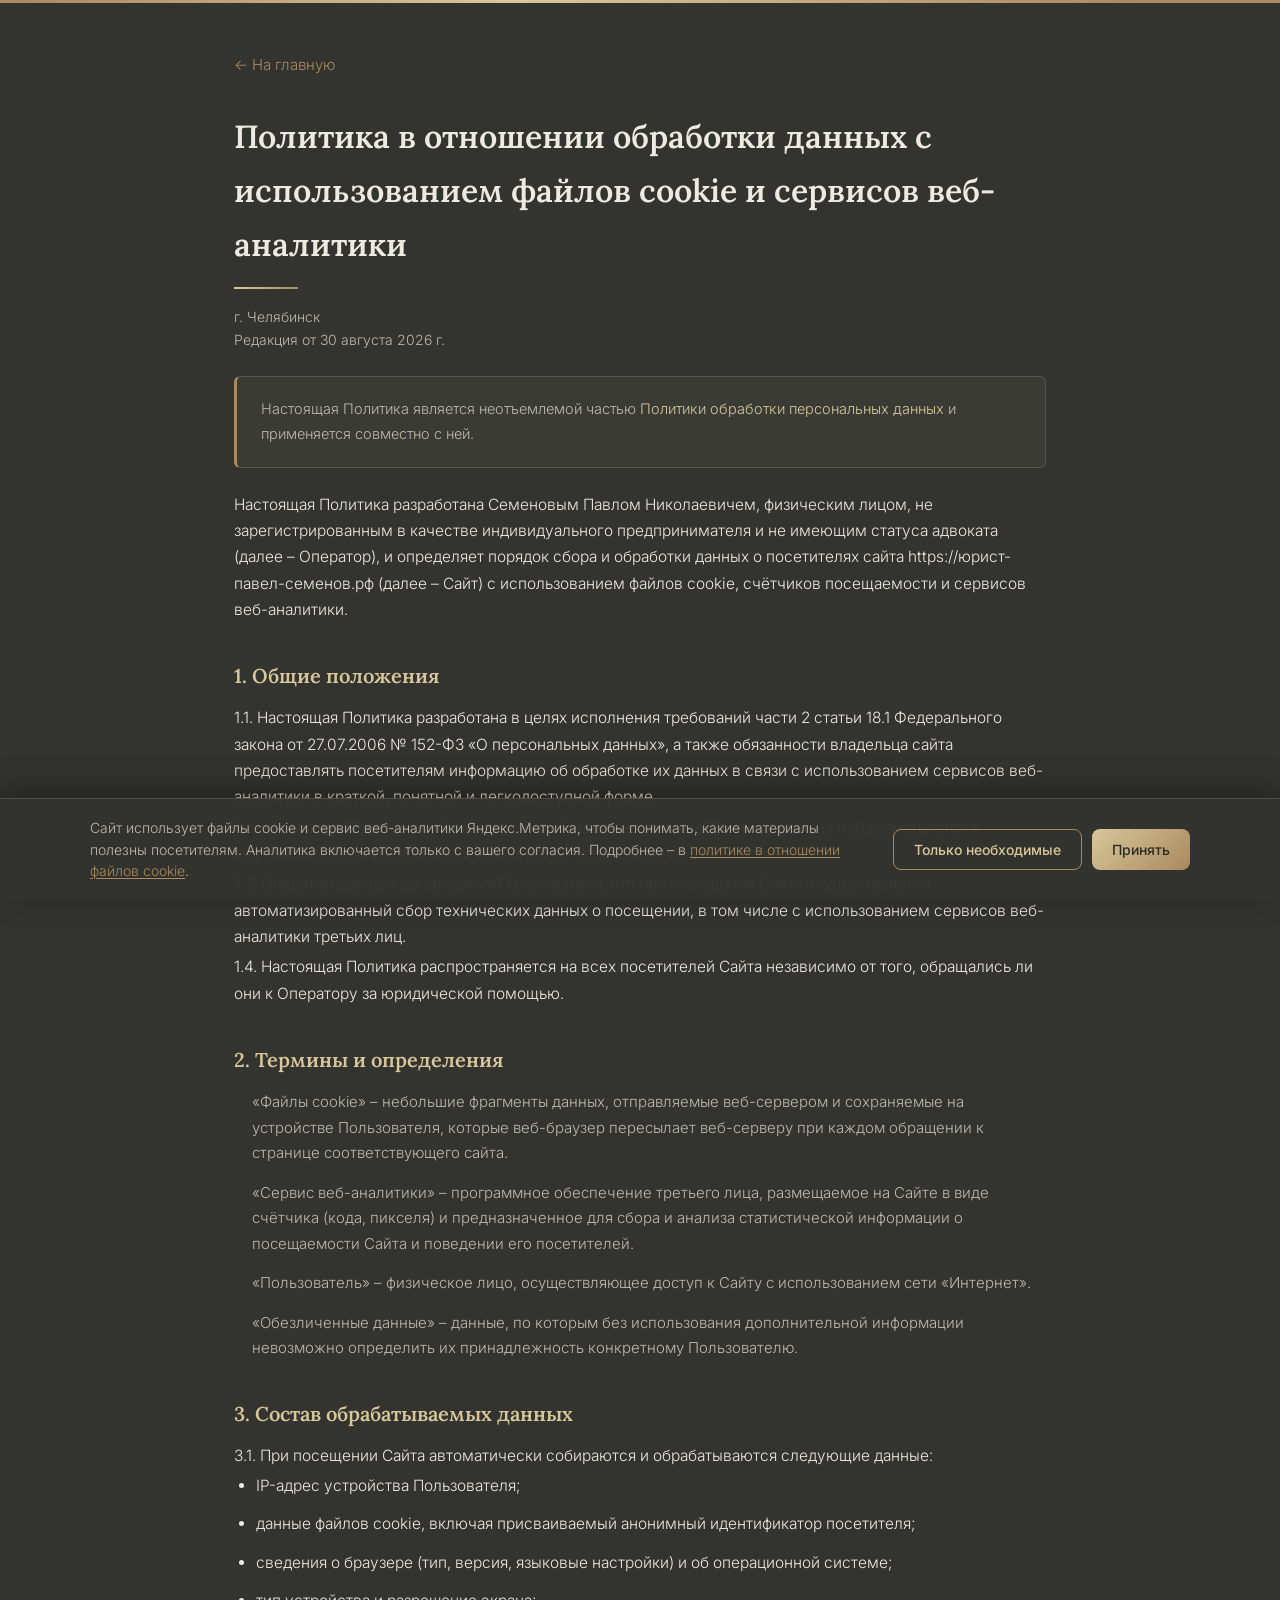
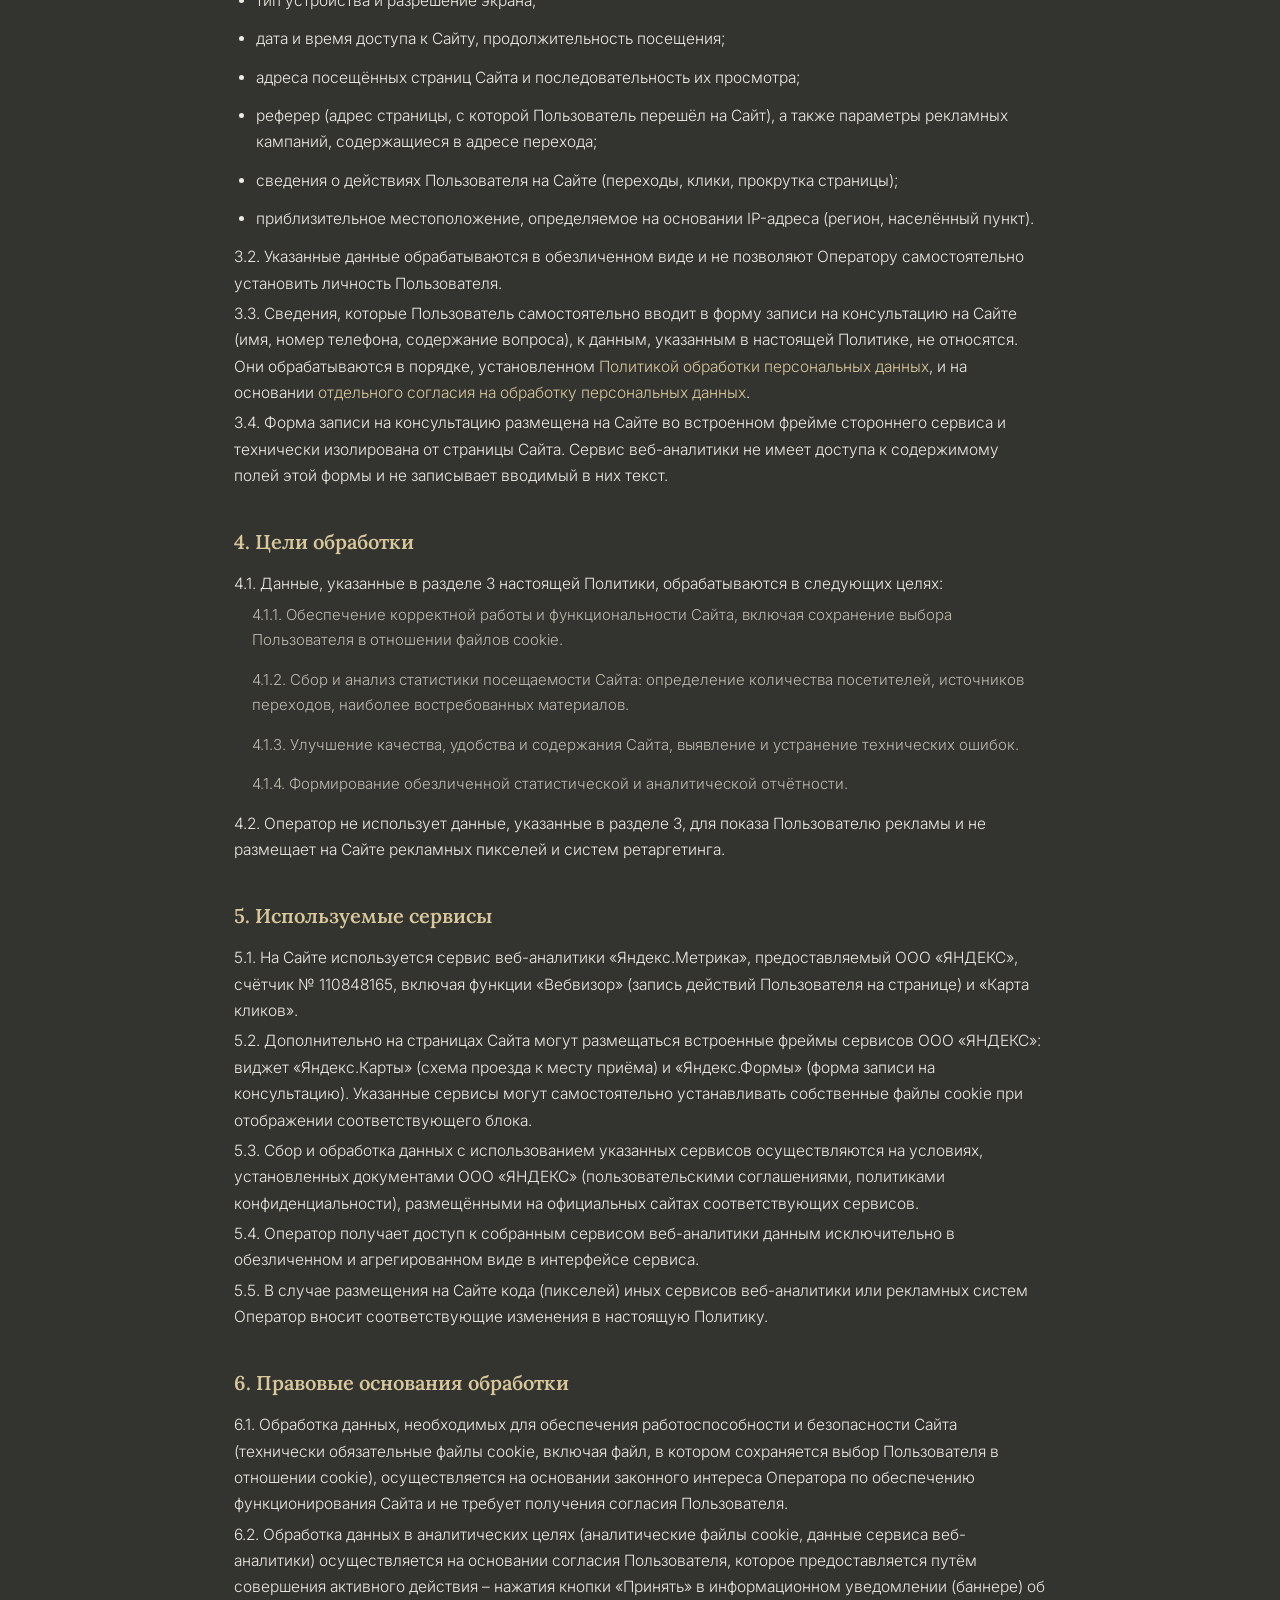
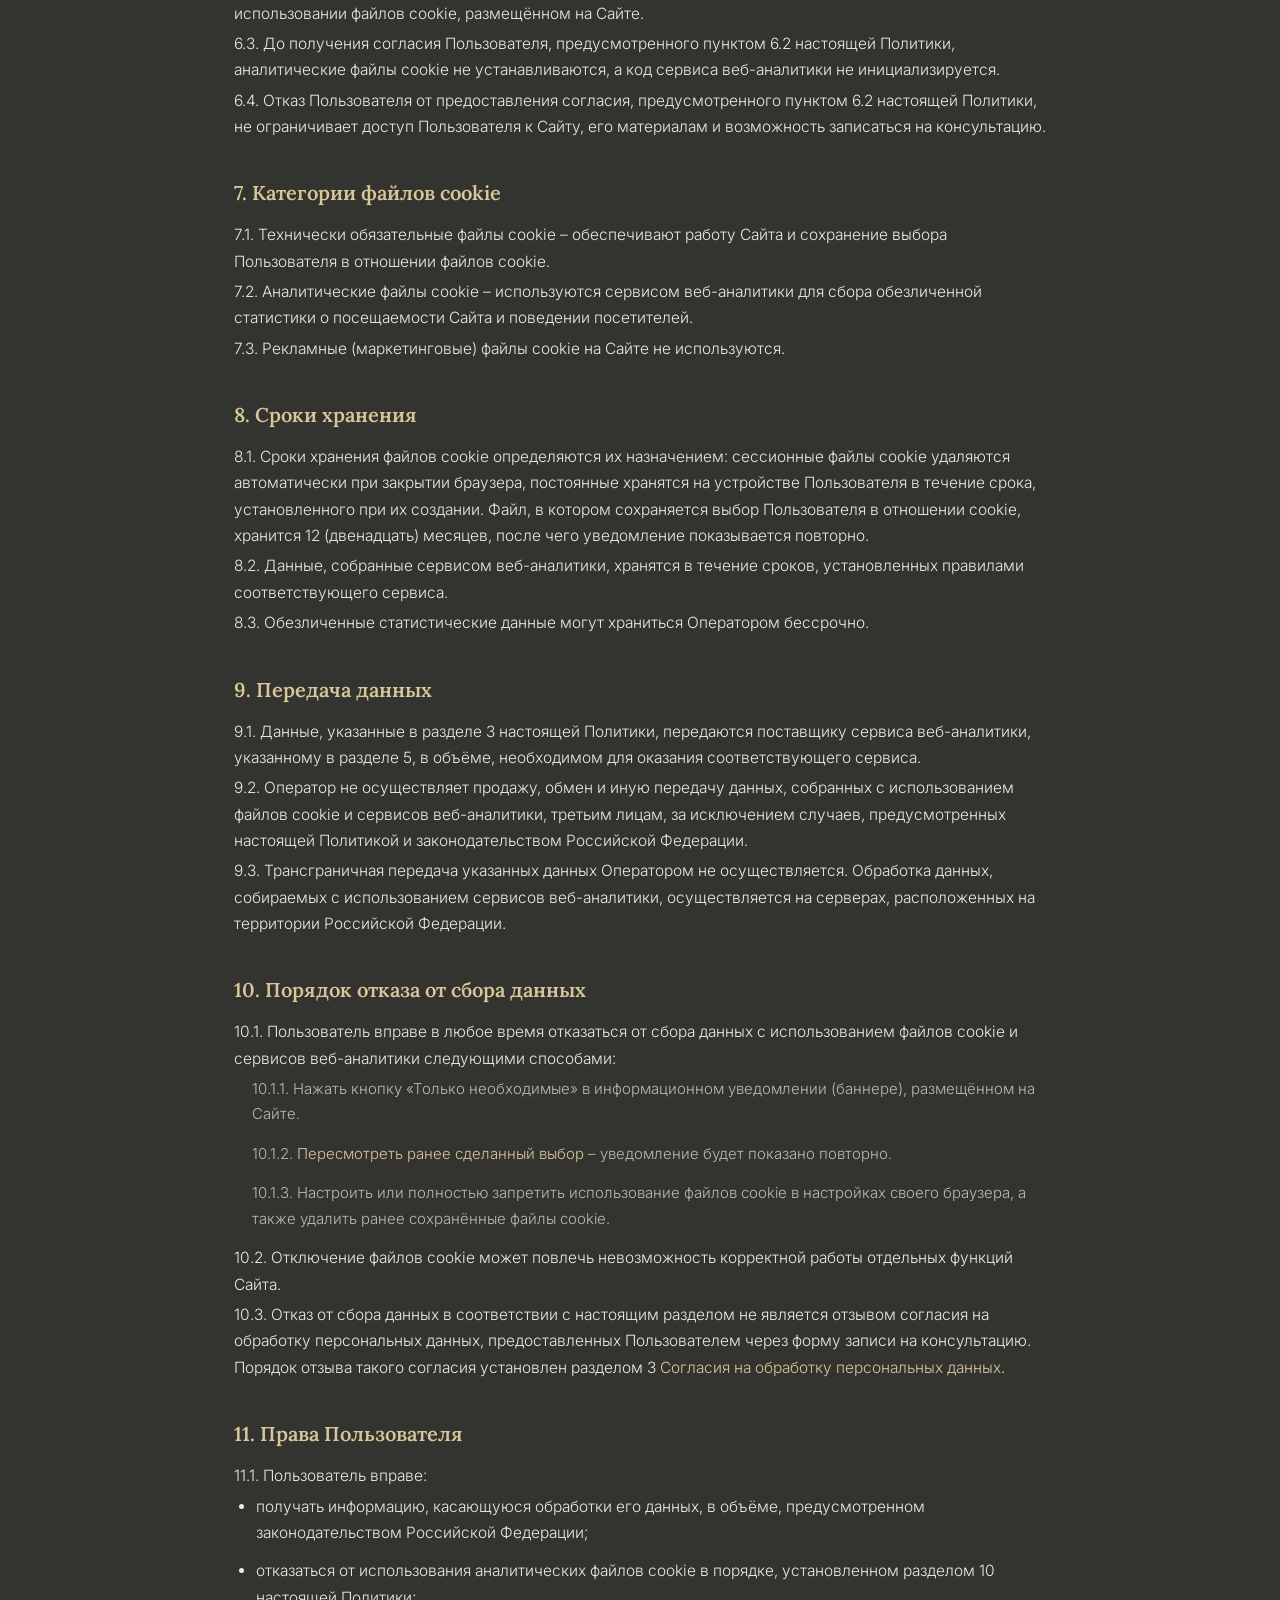
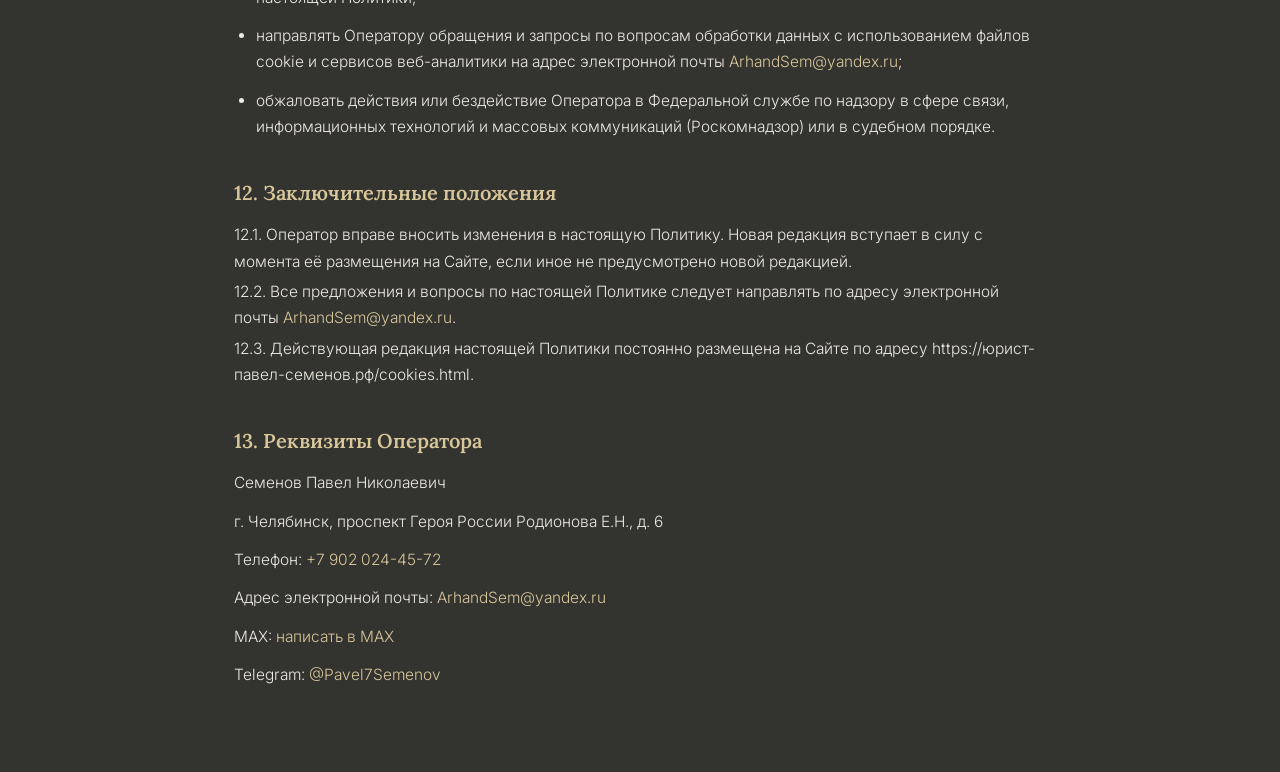
==== cookies.html @ f87a9e63 "Add files via upload" ====
<!DOCTYPE html>
<html lang="ru">
<head>
<meta charset="UTF-8">
<meta name="viewport" content="width=device-width, initial-scale=1.0">
<title>Политика в отношении файлов cookie и веб-аналитики – Юрист Павел Семенов</title>
<link rel="preconnect" href="https://fonts.googleapis.com">
<link rel="preconnect" href="https://fonts.gstatic.com" crossorigin>
<link href="https://fonts.googleapis.com/css2?family=Lora:wght@400;600&family=Inter:wght@300;400;500&display=swap" rel="stylesheet">
<link rel="stylesheet" href="styles.css">
<link rel="icon" href="favicon.svg" type="image/svg+xml">
<link rel="icon" href="favicon-120.png" type="image/png" sizes="120x120">
<link rel="icon" href="favicon-32.png" type="image/png" sizes="32x32">
<link rel="icon" href="favicon-16.png" type="image/png" sizes="16x16">
<link rel="apple-touch-icon" href="apple-touch-icon.png" sizes="180x180">
<link rel="canonical" href="https://юрист-павел-семенов.рф/cookies.html">
<!-- Яндекс.Метрика подключается из cookie-consent.js только после согласия посетителя -->
<script src="cookie-consent.js" defer></script>
<style>
  body{background:var(--bg);color:var(--text);font-family:'Inter',sans-serif;font-weight:300;line-height:1.7}
  .wrap{max-width:860px;margin:0 auto;padding:48px 24px 72px}
  h1{font-family:'Lora',serif;font-weight:600;font-size:clamp(24px,3vw,32px);margin-bottom:8px}
  h1::after{content:"";display:block;width:64px;height:2px;margin-top:14px;background:linear-gradient(90deg,var(--brass-light),var(--brass-deep))}
  h2{font-family:'Lora',serif;font-weight:600;font-size:20px;margin:36px 0 12px;color:var(--brass-light)}
  p,li{color:var(--text);margin-bottom:12px;font-size:15.5px}
  p.clause-lead{margin-bottom:4px}
  p.clause-sub{margin:0 0 14px;padding-left:18px;color:var(--text-soft);font-size:15px}
  ul{padding-left:22px;margin-bottom:12px}
  a:hover{color:var(--brass-deep)}
  .muted{color:var(--text-soft);font-size:14px}
  .back{display:inline-block;margin-bottom:32px;color:var(--brass-deep);font-size:15px}
  .toc{background:var(--bg-soft);border:1px solid var(--line);border-left:3px solid var(--brass-deep);border-radius:6px;padding:20px 24px;margin:24px 0 8px}
  .toc p{margin:0;font-size:14.5px;color:var(--text-soft)}
</style>
</head>
<body>
<div class="top-accent"></div>
<div class="wrap">
  <a class="back" href="index.html">← На главную</a>

  <h1>Политика в отношении обработки данных с использованием файлов cookie и сервисов веб-аналитики</h1>
  <p class="muted" style="margin-top:16px">г. Челябинск<br>Редакция от 30 августа 2026 г.</p>

  <div class="toc"><p>Настоящая Политика является неотъемлемой частью <a href="privacy.html">Политики обработки персональных данных</a> и применяется совместно с ней.</p></div>

  <p style="margin-top:24px">Настоящая Политика разработана Семеновым Павлом Николаевичем, физическим лицом, не зарегистрированным в качестве индивидуального предпринимателя и не имеющим статуса адвоката (далее – Оператор), и определяет порядок сбора и обработки данных о посетителях сайта https://юрист-павел-семенов.рф (далее – Сайт) с использованием файлов cookie, счётчиков посещаемости и сервисов веб-аналитики.</p>

  <h2>1. Общие положения</h2>
  <p class="clause-lead">1.1. Настоящая Политика разработана в целях исполнения требований части 2 статьи 18.1 Федерального закона от 27.07.2006 № 152-ФЗ «О персональных данных», а также обязанности владельца сайта предоставлять посетителям информацию об обработке их данных в связи с использованием сервисов веб-аналитики в краткой, понятной и легкодоступной форме.</p>
  <p class="clause-lead">1.2. Настоящая Политика публикуется в свободном доступе на Сайте; ссылка на неё размещается в информационном уведомлении (баннере) об использовании файлов cookie.</p>
  <p class="clause-lead">1.3. Оператор доводит до сведения Пользователя, что при посещении Сайта осуществляется автоматизированный сбор технических данных о посещении, в том числе с использованием сервисов веб-аналитики третьих лиц.</p>
  <p class="clause-lead">1.4. Настоящая Политика распространяется на всех посетителей Сайта независимо от того, обращались ли они к Оператору за юридической помощью.</p>

  <h2>2. Термины и определения</h2>
  <p class="clause-sub">«Файлы cookie» – небольшие фрагменты данных, отправляемые веб-сервером и сохраняемые на устройстве Пользователя, которые веб-браузер пересылает веб-серверу при каждом обращении к странице соответствующего сайта.</p>
  <p class="clause-sub">«Сервис веб-аналитики» – программное обеспечение третьего лица, размещаемое на Сайте в виде счётчика (кода, пикселя) и предназначенное для сбора и анализа статистической информации о посещаемости Сайта и поведении его посетителей.</p>
  <p class="clause-sub">«Пользователь» – физическое лицо, осуществляющее доступ к Сайту с использованием сети «Интернет».</p>
  <p class="clause-sub">«Обезличенные данные» – данные, по которым без использования дополнительной информации невозможно определить их принадлежность конкретному Пользователю.</p>

  <h2>3. Состав обрабатываемых данных</h2>
  <p class="clause-lead">3.1. При посещении Сайта автоматически собираются и обрабатываются следующие данные:</p>
  <ul>
    <li>IP-адрес устройства Пользователя;</li>
    <li>данные файлов cookie, включая присваиваемый анонимный идентификатор посетителя;</li>
    <li>сведения о браузере (тип, версия, языковые настройки) и об операционной системе;</li>
    <li>тип устройства и разрешение экрана;</li>
    <li>дата и время доступа к Сайту, продолжительность посещения;</li>
    <li>адреса посещённых страниц Сайта и последовательность их просмотра;</li>
    <li>реферер (адрес страницы, с которой Пользователь перешёл на Сайт), а также параметры рекламных кампаний, содержащиеся в адресе перехода;</li>
    <li>сведения о действиях Пользователя на Сайте (переходы, клики, прокрутка страницы);</li>
    <li>приблизительное местоположение, определяемое на основании IP-адреса (регион, населённый пункт).</li>
  </ul>
  <p class="clause-lead">3.2. Указанные данные обрабатываются в обезличенном виде и не позволяют Оператору самостоятельно установить личность Пользователя.</p>
  <p class="clause-lead">3.3. Сведения, которые Пользователь самостоятельно вводит в форму записи на консультацию на Сайте (имя, номер телефона, содержание вопроса), к данным, указанным в настоящей Политике, не относятся. Они обрабатываются в порядке, установленном <a href="privacy.html">Политикой обработки персональных данных</a>, и на основании <a href="personal-data.html">отдельного согласия на обработку персональных данных</a>.</p>
  <p class="clause-lead">3.4. Форма записи на консультацию размещена на Сайте во встроенном фрейме стороннего сервиса и технически изолирована от страницы Сайта. Сервис веб-аналитики не имеет доступа к содержимому полей этой формы и не записывает вводимый в них текст.</p>

  <h2>4. Цели обработки</h2>
  <p class="clause-lead">4.1. Данные, указанные в разделе 3 настоящей Политики, обрабатываются в следующих целях:</p>
  <p class="clause-sub">4.1.1. Обеспечение корректной работы и функциональности Сайта, включая сохранение выбора Пользователя в отношении файлов cookie.</p>
  <p class="clause-sub">4.1.2. Сбор и анализ статистики посещаемости Сайта: определение количества посетителей, источников переходов, наиболее востребованных материалов.</p>
  <p class="clause-sub">4.1.3. Улучшение качества, удобства и содержания Сайта, выявление и устранение технических ошибок.</p>
  <p class="clause-sub">4.1.4. Формирование обезличенной статистической и аналитической отчётности.</p>
  <p class="clause-lead">4.2. Оператор не использует данные, указанные в разделе 3, для показа Пользователю рекламы и не размещает на Сайте рекламных пикселей и систем ретаргетинга.</p>

  <h2>5. Используемые сервисы</h2>
  <p class="clause-lead">5.1. На Сайте используется сервис веб-аналитики «Яндекс.Метрика», предоставляемый ООО «ЯНДЕКС», счётчик № 110848165, включая функции «Вебвизор» (запись действий Пользователя на странице) и «Карта кликов».</p>
  <p class="clause-lead">5.2. Дополнительно на страницах Сайта могут размещаться встроенные фреймы сервисов ООО «ЯНДЕКС»: виджет «Яндекс.Карты» (схема проезда к месту приёма) и «Яндекс.Формы» (форма записи на консультацию). Указанные сервисы могут самостоятельно устанавливать собственные файлы cookie при отображении соответствующего блока.</p>
  <p class="clause-lead">5.3. Сбор и обработка данных с использованием указанных сервисов осуществляются на условиях, установленных документами ООО «ЯНДЕКС» (пользовательскими соглашениями, политиками конфиденциальности), размещёнными на официальных сайтах соответствующих сервисов.</p>
  <p class="clause-lead">5.4. Оператор получает доступ к собранным сервисом веб-аналитики данным исключительно в обезличенном и агрегированном виде в интерфейсе сервиса.</p>
  <p class="clause-lead">5.5. В случае размещения на Сайте кода (пикселей) иных сервисов веб-аналитики или рекламных систем Оператор вносит соответствующие изменения в настоящую Политику.</p>

  <h2>6. Правовые основания обработки</h2>
  <p class="clause-lead">6.1. Обработка данных, необходимых для обеспечения работоспособности и безопасности Сайта (технически обязательные файлы cookie, включая файл, в котором сохраняется выбор Пользователя в отношении cookie), осуществляется на основании законного интереса Оператора по обеспечению функционирования Сайта и не требует получения согласия Пользователя.</p>
  <p class="clause-lead">6.2. Обработка данных в аналитических целях (аналитические файлы cookie, данные сервиса веб-аналитики) осуществляется на основании согласия Пользователя, которое предоставляется путём совершения активного действия – нажатия кнопки «Принять» в информационном уведомлении (баннере) об использовании файлов cookie, размещённом на Сайте.</p>
  <p class="clause-lead">6.3. До получения согласия Пользователя, предусмотренного пунктом 6.2 настоящей Политики, аналитические файлы cookie не устанавливаются, а код сервиса веб-аналитики не инициализируется.</p>
  <p class="clause-lead">6.4. Отказ Пользователя от предоставления согласия, предусмотренного пунктом 6.2 настоящей Политики, не ограничивает доступ Пользователя к Сайту, его материалам и возможность записаться на консультацию.</p>

  <h2>7. Категории файлов cookie</h2>
  <p class="clause-lead">7.1. Технически обязательные файлы cookie – обеспечивают работу Сайта и сохранение выбора Пользователя в отношении файлов cookie.</p>
  <p class="clause-lead">7.2. Аналитические файлы cookie – используются сервисом веб-аналитики для сбора обезличенной статистики о посещаемости Сайта и поведении посетителей.</p>
  <p class="clause-lead">7.3. Рекламные (маркетинговые) файлы cookie на Сайте не используются.</p>

  <h2>8. Сроки хранения</h2>
  <p class="clause-lead">8.1. Сроки хранения файлов cookie определяются их назначением: сессионные файлы cookie удаляются автоматически при закрытии браузера, постоянные хранятся на устройстве Пользователя в течение срока, установленного при их создании. Файл, в котором сохраняется выбор Пользователя в отношении cookie, хранится 12 (двенадцать) месяцев, после чего уведомление показывается повторно.</p>
  <p class="clause-lead">8.2. Данные, собранные сервисом веб-аналитики, хранятся в течение сроков, установленных правилами соответствующего сервиса.</p>
  <p class="clause-lead">8.3. Обезличенные статистические данные могут храниться Оператором бессрочно.</p>

  <h2>9. Передача данных</h2>
  <p class="clause-lead">9.1. Данные, указанные в разделе 3 настоящей Политики, передаются поставщику сервиса веб-аналитики, указанному в разделе 5, в объёме, необходимом для оказания соответствующего сервиса.</p>
  <p class="clause-lead">9.2. Оператор не осуществляет продажу, обмен и иную передачу данных, собранных с использованием файлов cookie и сервисов веб-аналитики, третьим лицам, за исключением случаев, предусмотренных настоящей Политикой и законодательством Российской Федерации.</p>
  <p class="clause-lead">9.3. Трансграничная передача указанных данных Оператором не осуществляется. Обработка данных, собираемых с использованием сервисов веб-аналитики, осуществляется на серверах, расположенных на территории Российской Федерации.</p>

  <h2>10. Порядок отказа от сбора данных</h2>
  <p class="clause-lead">10.1. Пользователь вправе в любое время отказаться от сбора данных с использованием файлов cookie и сервисов веб-аналитики следующими способами:</p>
  <p class="clause-sub">10.1.1. Нажать кнопку «Только необходимые» в информационном уведомлении (баннере), размещённом на Сайте.</p>
  <p class="clause-sub">10.1.2. <a href="#" onclick="ccResetConsent();return false">Пересмотреть ранее сделанный выбор</a> – уведомление будет показано повторно.</p>
  <p class="clause-sub">10.1.3. Настроить или полностью запретить использование файлов cookie в настройках своего браузера, а также удалить ранее сохранённые файлы cookie.</p>
  <p class="clause-lead">10.2. Отключение файлов cookie может повлечь невозможность корректной работы отдельных функций Сайта.</p>
  <p class="clause-lead">10.3. Отказ от сбора данных в соответствии с настоящим разделом не является отзывом согласия на обработку персональных данных, предоставленных Пользователем через форму записи на консультацию. Порядок отзыва такого согласия установлен разделом 3 <a href="personal-data.html">Согласия на обработку персональных данных</a>.</p>

  <h2>11. Права Пользователя</h2>
  <p class="clause-lead">11.1. Пользователь вправе:</p>
  <ul>
    <li>получать информацию, касающуюся обработки его данных, в объёме, предусмотренном законодательством Российской Федерации;</li>
    <li>отказаться от использования аналитических файлов cookie в порядке, установленном разделом 10 настоящей Политики;</li>
    <li>направлять Оператору обращения и запросы по вопросам обработки данных с использованием файлов cookie и сервисов веб-аналитики на адрес электронной почты <a href="mailto:ArhandSem@yandex.ru">ArhandSem@yandex.ru</a>;</li>
    <li>обжаловать действия или бездействие Оператора в Федеральной службе по надзору в сфере связи, информационных технологий и массовых коммуникаций (Роскомнадзор) или в судебном порядке.</li>
  </ul>

  <h2>12. Заключительные положения</h2>
  <p class="clause-lead">12.1. Оператор вправе вносить изменения в настоящую Политику. Новая редакция вступает в силу с момента её размещения на Сайте, если иное не предусмотрено новой редакцией.</p>
  <p class="clause-lead">12.2. Все предложения и вопросы по настоящей Политике следует направлять по адресу электронной почты <a href="mailto:ArhandSem@yandex.ru">ArhandSem@yandex.ru</a>.</p>
  <p class="clause-lead">12.3. Действующая редакция настоящей Политики постоянно размещена на Сайте по адресу https://юрист-павел-семенов.рф/cookies.html.</p>

  <h2>13. Реквизиты Оператора</h2>
  <p>Семенов Павел Николаевич</p>
  <p>г. Челябинск, проспект Героя России Родионова Е.Н., д. 6</p>
  <p>Телефон: <a href="tel:+79020244572">+7 902 024-45-72</a></p>
  <p>Адрес электронной почты: <a href="mailto:ArhandSem@yandex.ru">ArhandSem@yandex.ru</a></p>
  <p>MAX: <a href="https://max.ru/u/f9LHodD0cOLCCrY9_pj_1xniiiDjCTFWXwpTUWF1RJoM0THyfDcjr5k86PM" target="_blank" rel="noopener">написать в MAX</a></p>
  <p>Telegram: <a href="https://t.me/Pavel7Semenov" target="_blank" rel="noopener">@Pavel7Semenov</a></p>
</div>
</body>
</html>
---- styles.css ----
/* Общие стили сайта юриста Павла Семенова — вынесены из повторяющихся <style> каждой страницы */
:root{
  --bg:#33332F;
  --bg-soft:#3B3B36;
  --bg-card:#3E3E38;
  --brass-light:#D8C79A;
  --brass:#C4A972;
  --brass-deep:#A9895E;
  --text:#EDEAE2;
  --text-soft:#BDB9AE;
  --line:rgba(216,199,154,.18);
  --serif:'Lora',Georgia,serif;
  --sans:'Inter',-apple-system,'Segoe UI',sans-serif;
}
*{margin:0;padding:0;box-sizing:border-box}
html{scroll-behavior:smooth}
.top-accent{
  height:3px;
  background:linear-gradient(90deg,var(--brass-deep),var(--brass-light) 40%,var(--brass-deep) 90%);
}
a{color:var(--brass-light);text-decoration:none}

header{
  position:sticky;top:0;z-index:100;
  background:rgba(51,51,47,.92);
  backdrop-filter:blur(8px);
  border-bottom:1px solid var(--line);
}
.logo{font-family:var(--serif);font-size:19px;color:var(--text);letter-spacing:.02em}
.logo span{color:var(--brass-light)}
.nav-back{color:var(--text-soft);font-size:15px;transition:color .2s}
.nav-back:hover{color:var(--brass-light)}

footer{border-top:1px solid var(--line);padding:32px 0;color:var(--text-soft);font-size:14px}
.footer-inner{max-width:1100px;margin:0 auto;padding:0 24px;display:flex;flex-direction:column;align-items:center;gap:8px;text-align:center}
.footer-links a{color:var(--brass-deep)}
.footer-links a:hover{color:var(--brass-light)}
.footer-links span{color:var(--text-soft);margin:0 6px}


/* ==== шапка: город, телефон, кнопка Telegram ==== */
.logo{display:inline-flex;flex-direction:column;line-height:1.2;flex:none}
.logo .lname{white-space:nowrap;color:var(--text)}
.logo .lname span{color:var(--brass-light)}
.logo .city{font-family:var(--sans);font-size:11.5px;font-weight:400;letter-spacing:.18em;
  text-transform:uppercase;color:var(--brass-deep);margin-top:3px}
.head-actions{display:flex;align-items:center;gap:16px;margin-left:auto;margin-right:22px}
.head-phone{font-family:var(--sans);font-size:15px;color:var(--text);white-space:nowrap;transition:color .2s}
.head-phone:hover{color:var(--brass-light)}
.tg-btn,.max-btn{display:inline-flex;align-items:center;gap:7px;padding:8px 14px;border-radius:8px;
  background:linear-gradient(135deg,var(--brass-light),var(--brass-deep));color:#2B2B27;
  font-family:var(--sans);font-size:14px;font-weight:500;transition:transform .2s,box-shadow .2s}
.tg-btn:hover,.max-btn:hover{transform:translateY(-2px);box-shadow:0 6px 18px rgba(0,0,0,.28);color:#2B2B27}
.tg-btn svg,.max-btn svg{width:16px;height:16px;fill:currentColor;flex:none}

/* ==== кнопка Telegram в тексте ==== */
.btn-row{display:flex;flex-wrap:wrap;gap:12px;align-items:center}
.btn-tg{display:inline-flex;align-items:center;gap:9px;padding:14px 26px;border-radius:10px;
  border:1px solid var(--brass-deep);color:var(--brass-light);font-family:var(--sans);
  font-size:15px;font-weight:500;transition:background .2s,transform .2s}
.btn-tg:hover{background:rgba(216,199,154,.10);transform:translateY(-2px);color:var(--brass-light)}
.btn-tg svg{width:18px;height:18px;fill:currentColor;flex:none}

/* ==== плавающие кнопки связи ==== */
.float-contact{position:fixed;right:20px;bottom:20px;z-index:200;display:flex;flex-direction:column;gap:12px}
.float-contact a{width:54px;height:54px;border-radius:50%;display:flex;align-items:center;justify-content:center;
  box-shadow:0 6px 20px rgba(0,0,0,.38);transition:transform .2s}
.float-contact a:hover{transform:scale(1.08)}
.float-max{background:linear-gradient(135deg,var(--brass-light),var(--brass-deep));color:#2B2B27}
.float-tg{background:var(--bg-card);border:1px solid var(--line);color:var(--brass-light)}
.float-tel{background:var(--bg-card);border:1px solid var(--line);color:var(--brass-light)}
.float-contact svg{width:25px;height:25px;fill:currentColor}

/* ==== форма заявки: встроенная Яндекс.Форма ==== */
.form-frame{background:#F2F0EA;padding:10px;border-radius:8px;
  border:1px solid rgba(216,199,154,.45);box-shadow:0 10px 34px rgba(0,0,0,.34)}
.form-frame iframe{display:block;width:100%;border:0;border-radius:4px}
.form-note{margin-top:14px;font-family:var(--sans);font-size:13px;line-height:1.55;color:var(--text-soft)}
.form-note a{color:var(--brass-deep);text-decoration:underline;text-underline-offset:2px}
.form-note a:hover{color:var(--brass-light)}

@media(max-width:860px){
  .head-phone{display:none}
  .head-actions{margin-right:14px;gap:10px}
  .tg-btn .tg-label,.max-btn .tg-label{display:none}
  .tg-btn,.max-btn{padding:9px 11px}
  .float-contact{right:14px;bottom:14px;gap:10px}
  .float-contact a{width:48px;height:48px}
  .float-contact svg{width:22px;height:22px}
}

@media(max-width:520px){
  header .wrap{padding:0 14px}
  .logo{font-size:15px}
  .logo .city{font-size:10px;letter-spacing:.12em}
  .head-actions{gap:7px;margin-right:8px}
  .tg-btn,.max-btn{padding:8px 9px}
  .tg-btn svg,.max-btn svg{width:15px;height:15px}
}
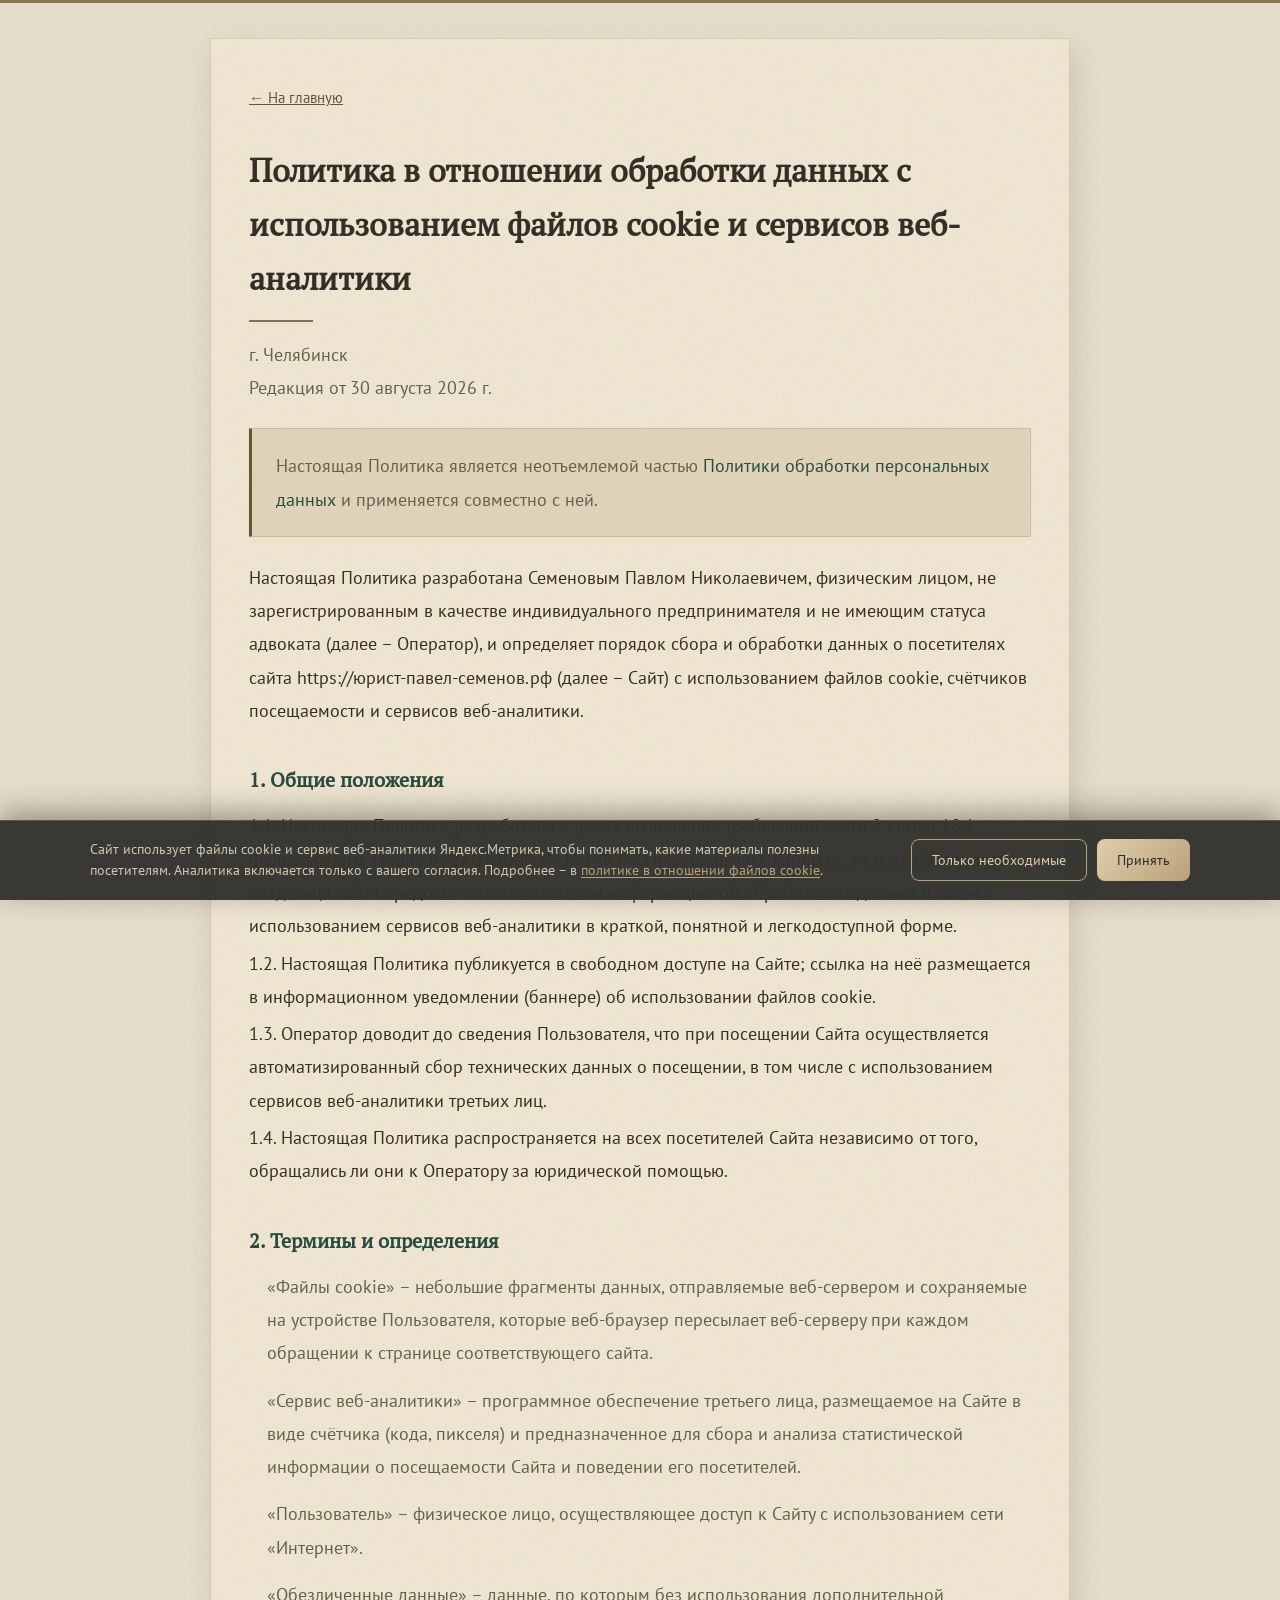
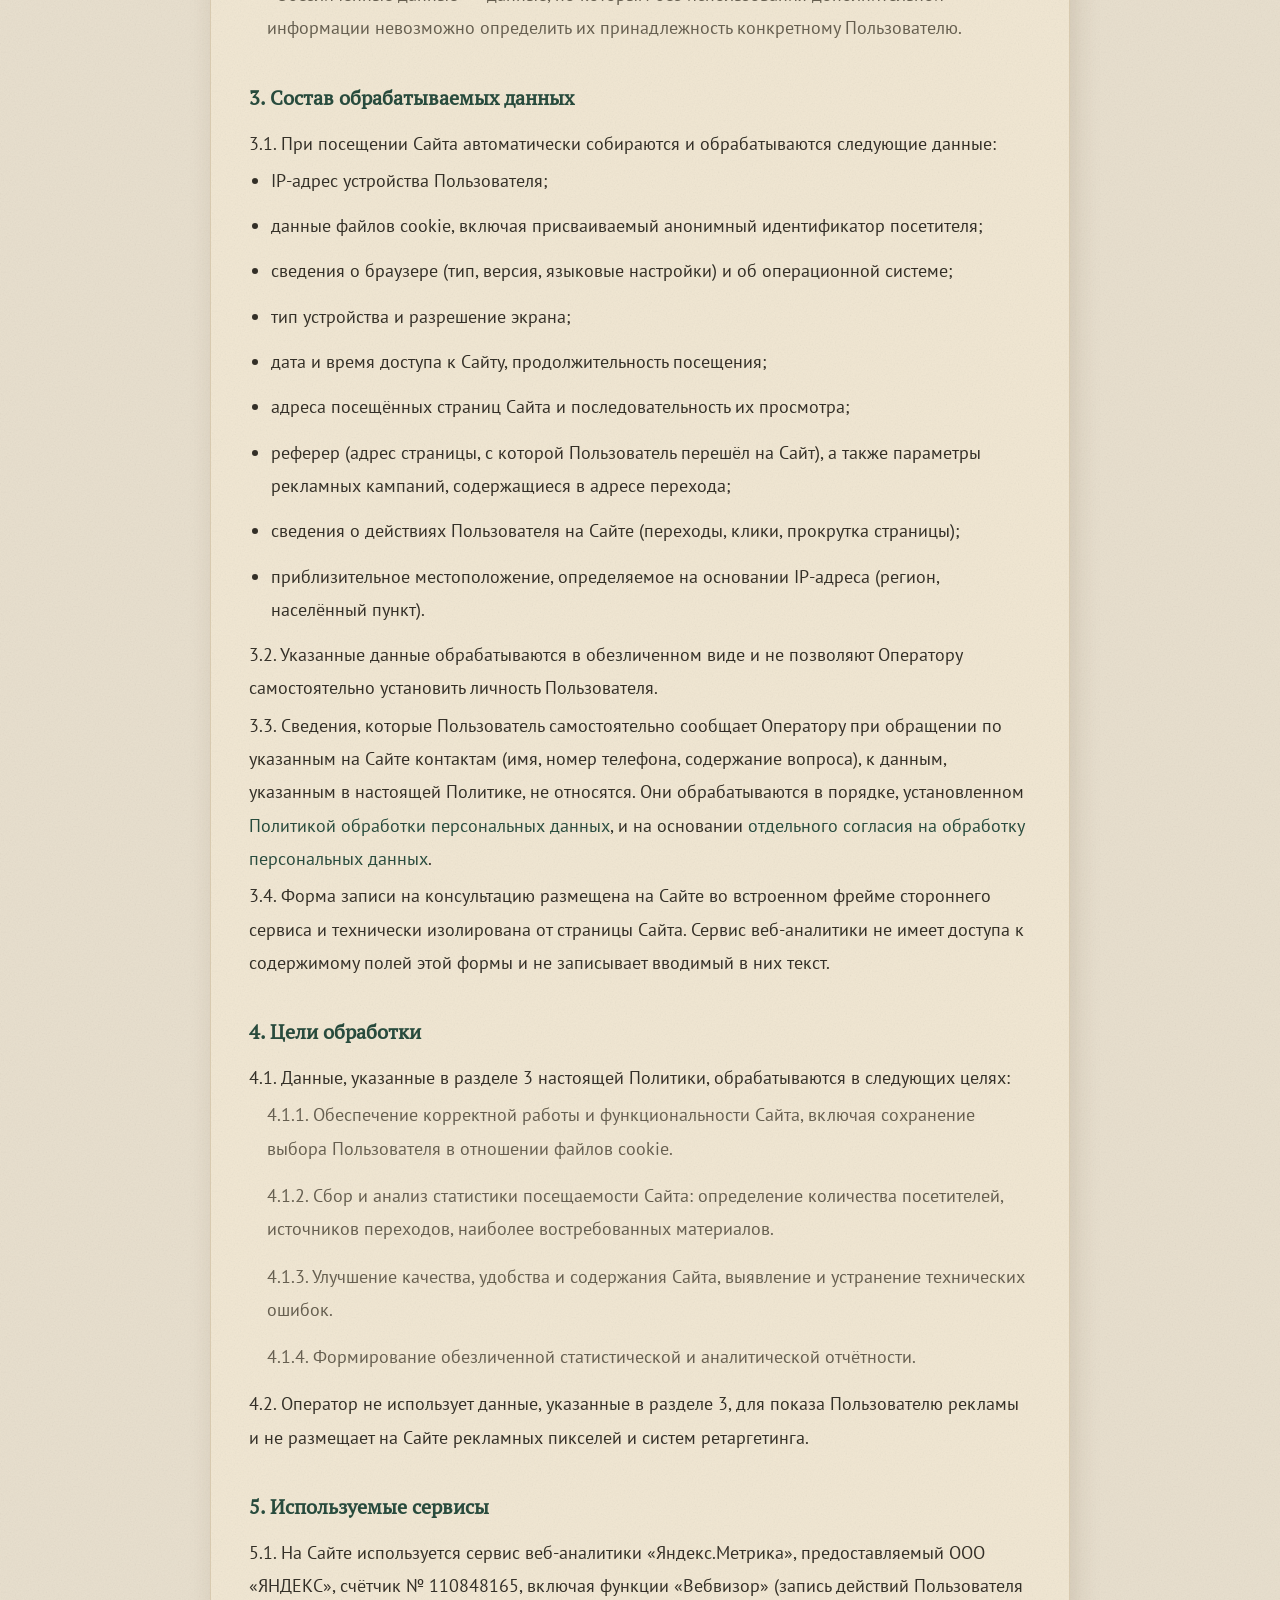
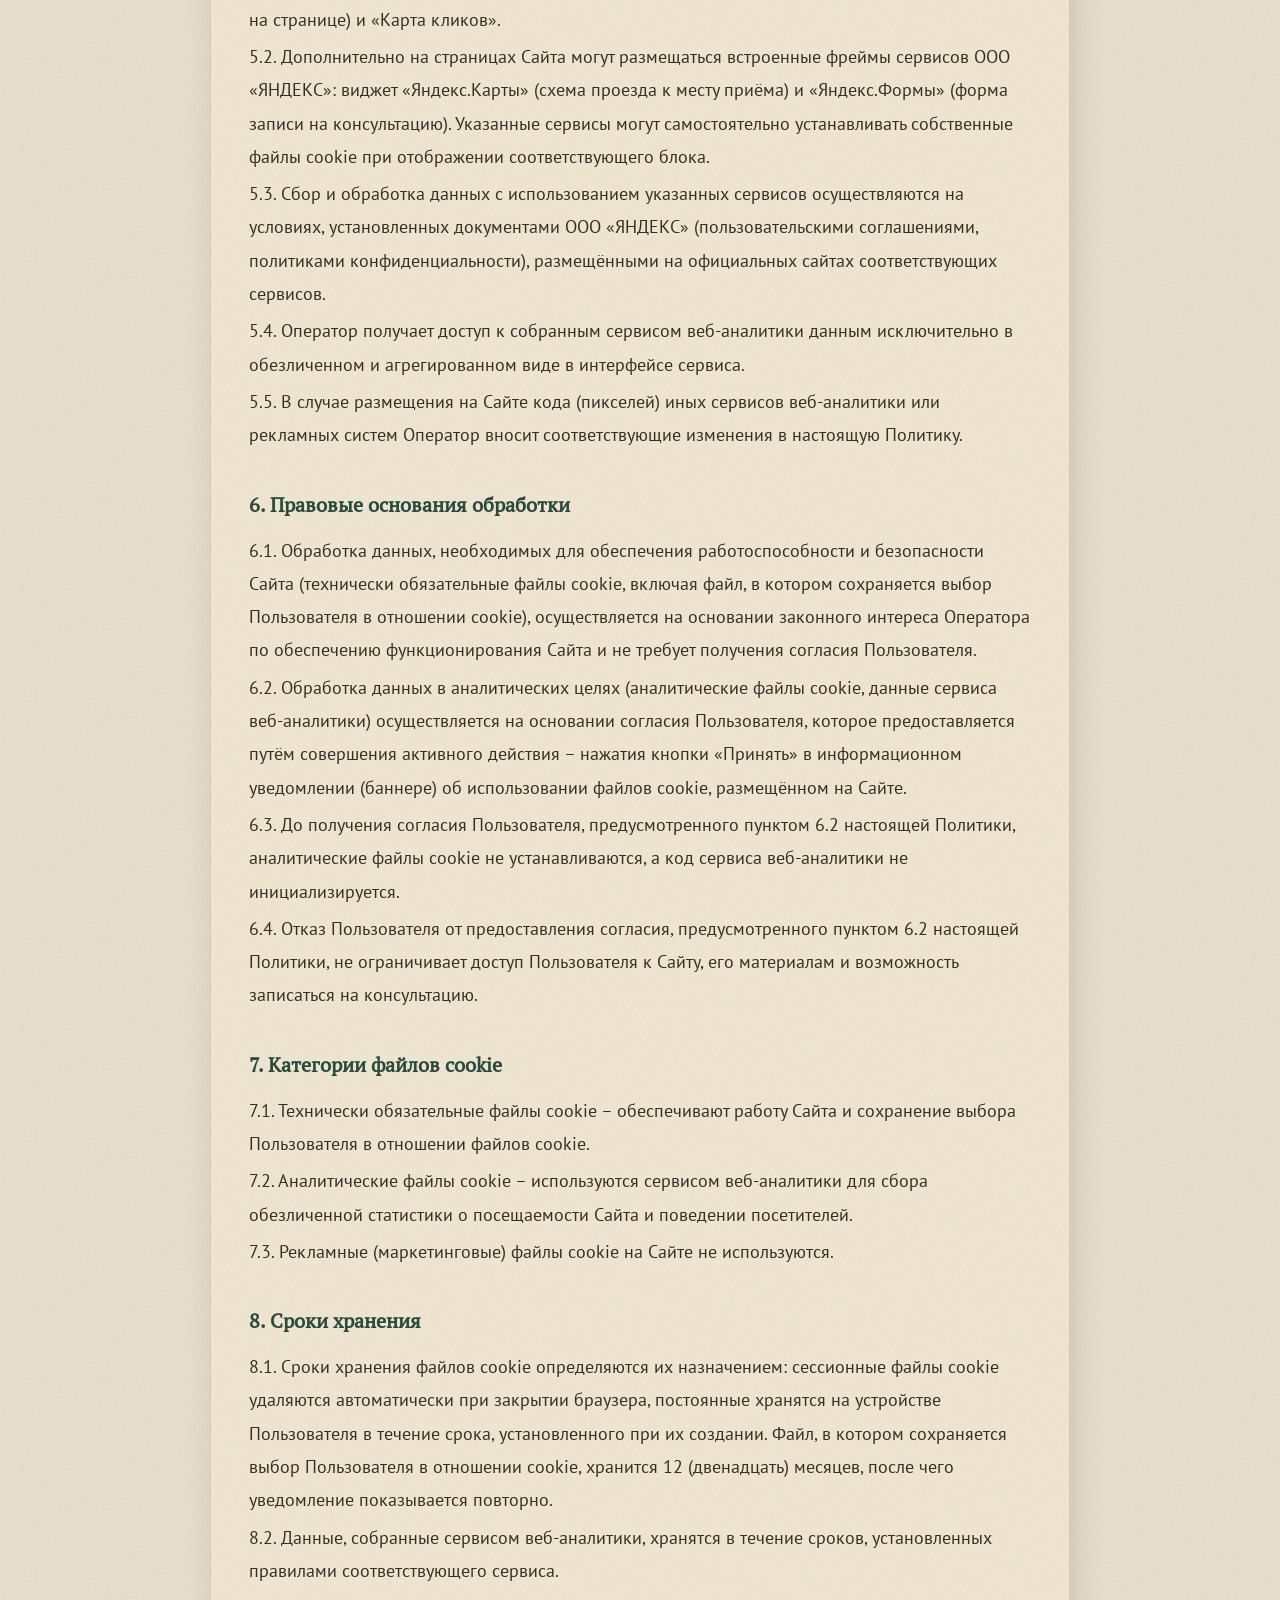
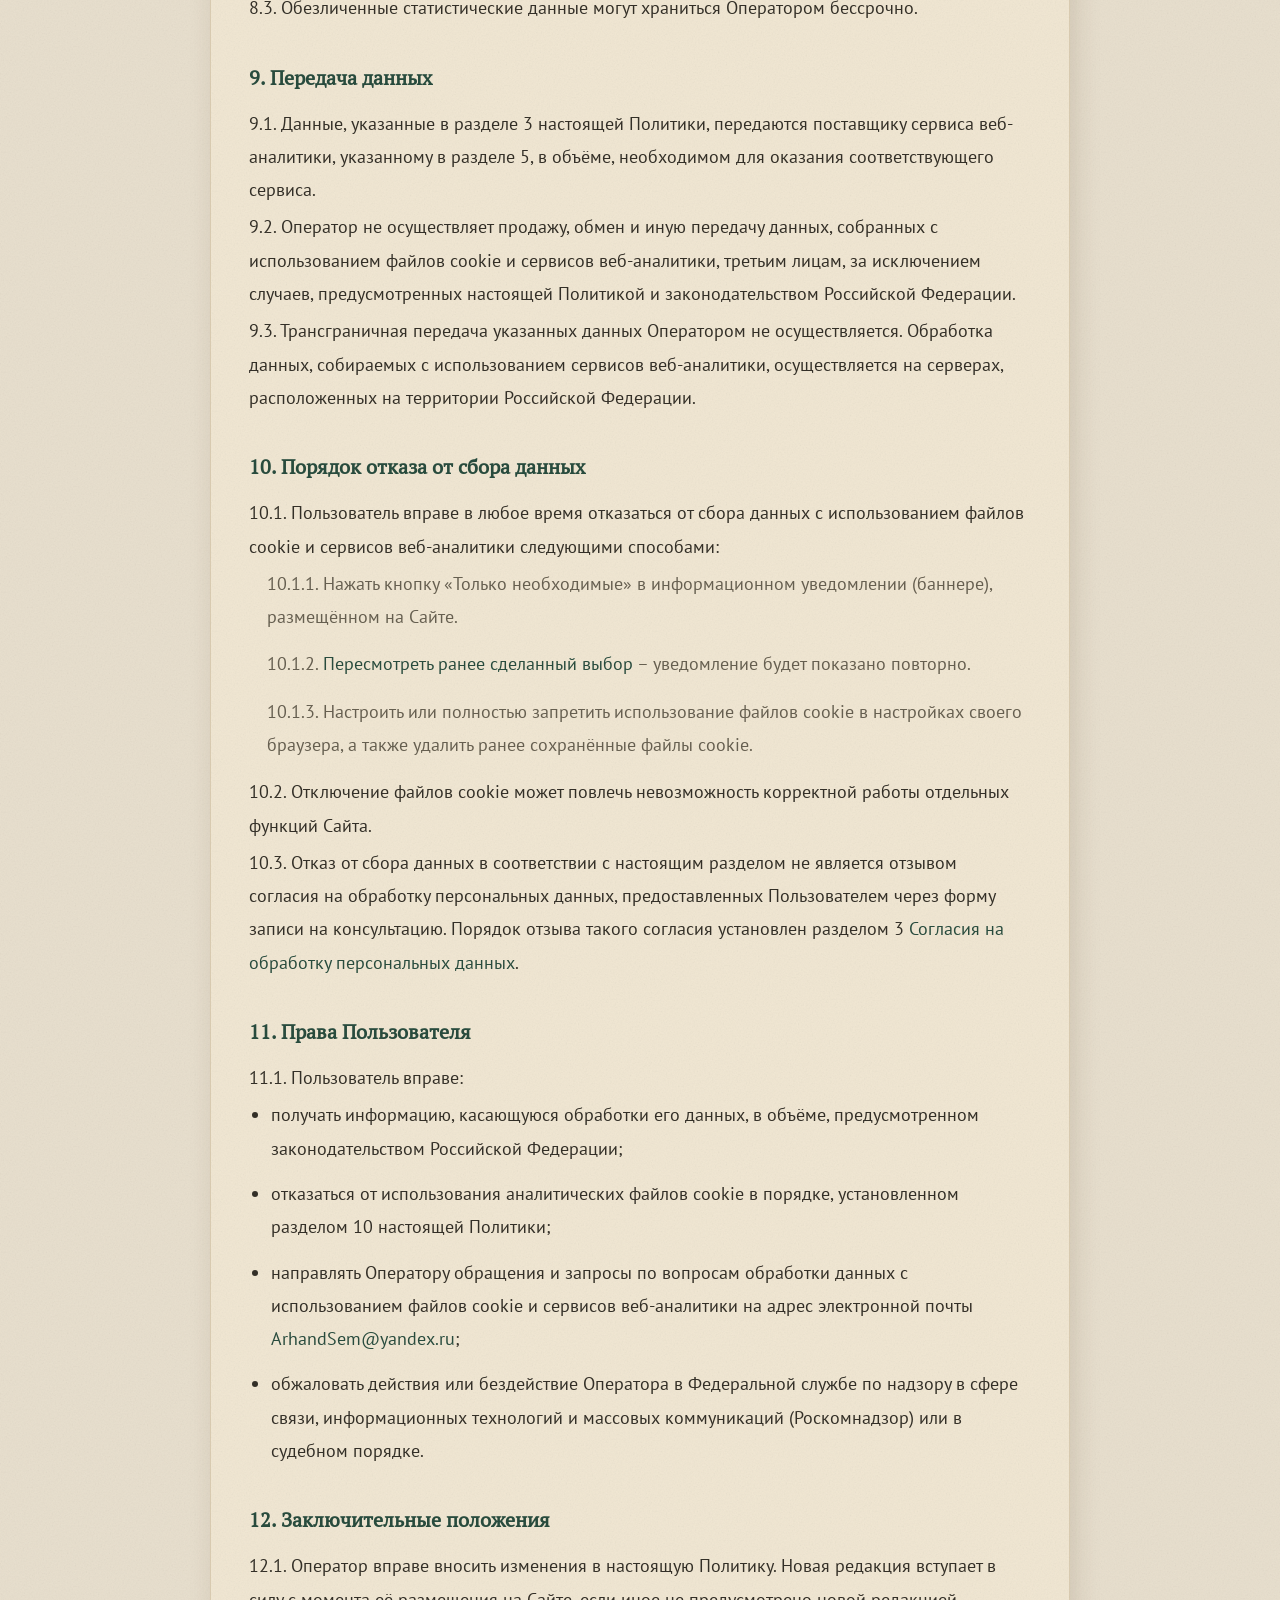
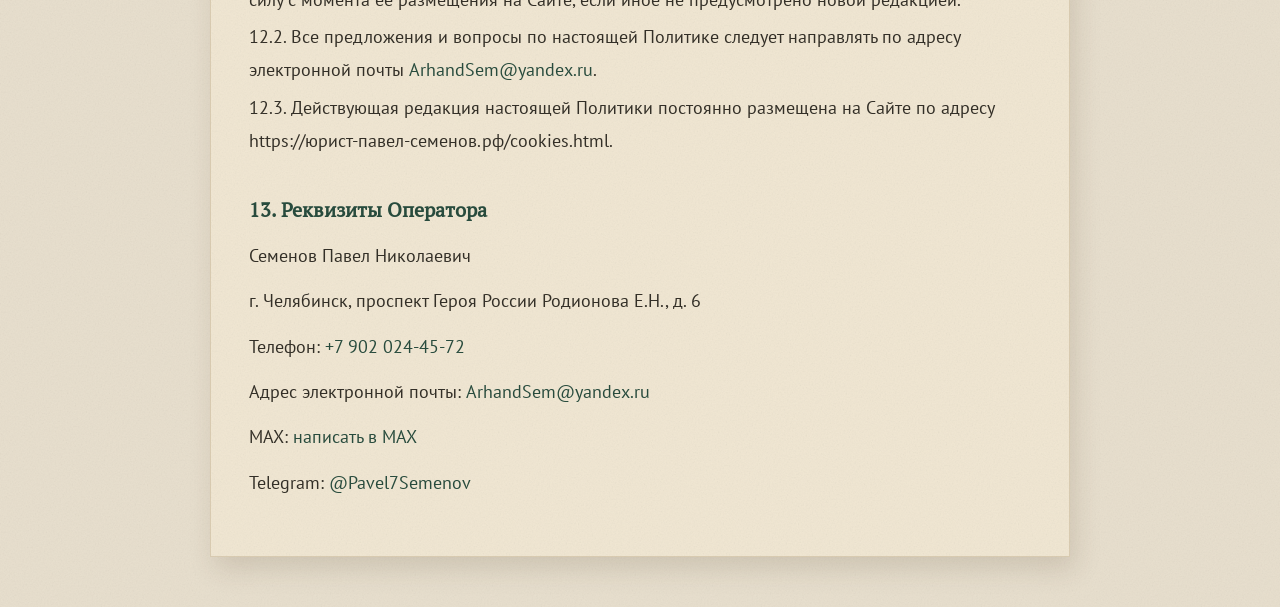
==== commit b758566b: "Add files via upload" ====
--- a/cookies.html
+++ b/cookies.html
@@ -1,144 +1,146 @@
-<!DOCTYPE html>
-<html lang="ru">
-<head>
-<meta charset="UTF-8">
-<meta name="viewport" content="width=device-width, initial-scale=1.0">
-<title>Политика в отношении файлов cookie и веб-аналитики – Юрист Павел Семенов</title>
-<link rel="preconnect" href="https://fonts.googleapis.com">
-<link rel="preconnect" href="https://fonts.gstatic.com" crossorigin>
-<link href="https://fonts.googleapis.com/css2?family=Lora:wght@400;600&family=Inter:wght@300;400;500&display=swap" rel="stylesheet">
-<link rel="stylesheet" href="styles.css">
-<link rel="icon" href="favicon.svg" type="image/svg+xml">
-<link rel="icon" href="favicon-120.png" type="image/png" sizes="120x120">
-<link rel="icon" href="favicon-32.png" type="image/png" sizes="32x32">
-<link rel="icon" href="favicon-16.png" type="image/png" sizes="16x16">
-<link rel="apple-touch-icon" href="apple-touch-icon.png" sizes="180x180">
-<link rel="canonical" href="https://юрист-павел-семенов.рф/cookies.html">
-<!-- Яндекс.Метрика подключается из cookie-consent.js только после согласия посетителя -->
-<script src="cookie-consent.js" defer></script>
-<style>
-  body{background:var(--bg);color:var(--text);font-family:'Inter',sans-serif;font-weight:300;line-height:1.7}
-  .wrap{max-width:860px;margin:0 auto;padding:48px 24px 72px}
-  h1{font-family:'Lora',serif;font-weight:600;font-size:clamp(24px,3vw,32px);margin-bottom:8px}
-  h1::after{content:"";display:block;width:64px;height:2px;margin-top:14px;background:linear-gradient(90deg,var(--brass-light),var(--brass-deep))}
-  h2{font-family:'Lora',serif;font-weight:600;font-size:20px;margin:36px 0 12px;color:var(--brass-light)}
-  p,li{color:var(--text);margin-bottom:12px;font-size:15.5px}
-  p.clause-lead{margin-bottom:4px}
-  p.clause-sub{margin:0 0 14px;padding-left:18px;color:var(--text-soft);font-size:15px}
-  ul{padding-left:22px;margin-bottom:12px}
-  a:hover{color:var(--brass-deep)}
-  .muted{color:var(--text-soft);font-size:14px}
-  .back{display:inline-block;margin-bottom:32px;color:var(--brass-deep);font-size:15px}
-  .toc{background:var(--bg-soft);border:1px solid var(--line);border-left:3px solid var(--brass-deep);border-radius:6px;padding:20px 24px;margin:24px 0 8px}
-  .toc p{margin:0;font-size:14.5px;color:var(--text-soft)}
-</style>
-</head>
-<body>
-<div class="top-accent"></div>
-<div class="wrap">
-  <a class="back" href="index.html">← На главную</a>
-
-  <h1>Политика в отношении обработки данных с использованием файлов cookie и сервисов веб-аналитики</h1>
-  <p class="muted" style="margin-top:16px">г. Челябинск<br>Редакция от 30 августа 2026 г.</p>
-
-  <div class="toc"><p>Настоящая Политика является неотъемлемой частью <a href="privacy.html">Политики обработки персональных данных</a> и применяется совместно с ней.</p></div>
-
-  <p style="margin-top:24px">Настоящая Политика разработана Семеновым Павлом Николаевичем, физическим лицом, не зарегистрированным в качестве индивидуального предпринимателя и не имеющим статуса адвоката (далее – Оператор), и определяет порядок сбора и обработки данных о посетителях сайта https://юрист-павел-семенов.рф (далее – Сайт) с использованием файлов cookie, счётчиков посещаемости и сервисов веб-аналитики.</p>
-
-  <h2>1. Общие положения</h2>
-  <p class="clause-lead">1.1. Настоящая Политика разработана в целях исполнения требований части 2 статьи 18.1 Федерального закона от 27.07.2006 № 152-ФЗ «О персональных данных», а также обязанности владельца сайта предоставлять посетителям информацию об обработке их данных в связи с использованием сервисов веб-аналитики в краткой, понятной и легкодоступной форме.</p>
-  <p class="clause-lead">1.2. Настоящая Политика публикуется в свободном доступе на Сайте; ссылка на неё размещается в информационном уведомлении (баннере) об использовании файлов cookie.</p>
-  <p class="clause-lead">1.3. Оператор доводит до сведения Пользователя, что при посещении Сайта осуществляется автоматизированный сбор технических данных о посещении, в том числе с использованием сервисов веб-аналитики третьих лиц.</p>
-  <p class="clause-lead">1.4. Настоящая Политика распространяется на всех посетителей Сайта независимо от того, обращались ли они к Оператору за юридической помощью.</p>
-
-  <h2>2. Термины и определения</h2>
-  <p class="clause-sub">«Файлы cookie» – небольшие фрагменты данных, отправляемые веб-сервером и сохраняемые на устройстве Пользователя, которые веб-браузер пересылает веб-серверу при каждом обращении к странице соответствующего сайта.</p>
-  <p class="clause-sub">«Сервис веб-аналитики» – программное обеспечение третьего лица, размещаемое на Сайте в виде счётчика (кода, пикселя) и предназначенное для сбора и анализа статистической информации о посещаемости Сайта и поведении его посетителей.</p>
-  <p class="clause-sub">«Пользователь» – физическое лицо, осуществляющее доступ к Сайту с использованием сети «Интернет».</p>
-  <p class="clause-sub">«Обезличенные данные» – данные, по которым без использования дополнительной информации невозможно определить их принадлежность конкретному Пользователю.</p>
-
-  <h2>3. Состав обрабатываемых данных</h2>
-  <p class="clause-lead">3.1. При посещении Сайта автоматически собираются и обрабатываются следующие данные:</p>
-  <ul>
-    <li>IP-адрес устройства Пользователя;</li>
-    <li>данные файлов cookie, включая присваиваемый анонимный идентификатор посетителя;</li>
-    <li>сведения о браузере (тип, версия, языковые настройки) и об операционной системе;</li>
-    <li>тип устройства и разрешение экрана;</li>
-    <li>дата и время доступа к Сайту, продолжительность посещения;</li>
-    <li>адреса посещённых страниц Сайта и последовательность их просмотра;</li>
-    <li>реферер (адрес страницы, с которой Пользователь перешёл на Сайт), а также параметры рекламных кампаний, содержащиеся в адресе перехода;</li>
-    <li>сведения о действиях Пользователя на Сайте (переходы, клики, прокрутка страницы);</li>
-    <li>приблизительное местоположение, определяемое на основании IP-адреса (регион, населённый пункт).</li>
-  </ul>
-  <p class="clause-lead">3.2. Указанные данные обрабатываются в обезличенном виде и не позволяют Оператору самостоятельно установить личность Пользователя.</p>
-  <p class="clause-lead">3.3. Сведения, которые Пользователь самостоятельно вводит в форму записи на консультацию на Сайте (имя, номер телефона, содержание вопроса), к данным, указанным в настоящей Политике, не относятся. Они обрабатываются в порядке, установленном <a href="privacy.html">Политикой обработки персональных данных</a>, и на основании <a href="personal-data.html">отдельного согласия на обработку персональных данных</a>.</p>
-  <p class="clause-lead">3.4. Форма записи на консультацию размещена на Сайте во встроенном фрейме стороннего сервиса и технически изолирована от страницы Сайта. Сервис веб-аналитики не имеет доступа к содержимому полей этой формы и не записывает вводимый в них текст.</p>
-
-  <h2>4. Цели обработки</h2>
-  <p class="clause-lead">4.1. Данные, указанные в разделе 3 настоящей Политики, обрабатываются в следующих целях:</p>
-  <p class="clause-sub">4.1.1. Обеспечение корректной работы и функциональности Сайта, включая сохранение выбора Пользователя в отношении файлов cookie.</p>
-  <p class="clause-sub">4.1.2. Сбор и анализ статистики посещаемости Сайта: определение количества посетителей, источников переходов, наиболее востребованных материалов.</p>
-  <p class="clause-sub">4.1.3. Улучшение качества, удобства и содержания Сайта, выявление и устранение технических ошибок.</p>
-  <p class="clause-sub">4.1.4. Формирование обезличенной статистической и аналитической отчётности.</p>
-  <p class="clause-lead">4.2. Оператор не использует данные, указанные в разделе 3, для показа Пользователю рекламы и не размещает на Сайте рекламных пикселей и систем ретаргетинга.</p>
-
-  <h2>5. Используемые сервисы</h2>
-  <p class="clause-lead">5.1. На Сайте используется сервис веб-аналитики «Яндекс.Метрика», предоставляемый ООО «ЯНДЕКС», счётчик № 110848165, включая функции «Вебвизор» (запись действий Пользователя на странице) и «Карта кликов».</p>
-  <p class="clause-lead">5.2. Дополнительно на страницах Сайта могут размещаться встроенные фреймы сервисов ООО «ЯНДЕКС»: виджет «Яндекс.Карты» (схема проезда к месту приёма) и «Яндекс.Формы» (форма записи на консультацию). Указанные сервисы могут самостоятельно устанавливать собственные файлы cookie при отображении соответствующего блока.</p>
-  <p class="clause-lead">5.3. Сбор и обработка данных с использованием указанных сервисов осуществляются на условиях, установленных документами ООО «ЯНДЕКС» (пользовательскими соглашениями, политиками конфиденциальности), размещёнными на официальных сайтах соответствующих сервисов.</p>
-  <p class="clause-lead">5.4. Оператор получает доступ к собранным сервисом веб-аналитики данным исключительно в обезличенном и агрегированном виде в интерфейсе сервиса.</p>
-  <p class="clause-lead">5.5. В случае размещения на Сайте кода (пикселей) иных сервисов веб-аналитики или рекламных систем Оператор вносит соответствующие изменения в настоящую Политику.</p>
-
-  <h2>6. Правовые основания обработки</h2>
-  <p class="clause-lead">6.1. Обработка данных, необходимых для обеспечения работоспособности и безопасности Сайта (технически обязательные файлы cookie, включая файл, в котором сохраняется выбор Пользователя в отношении cookie), осуществляется на основании законного интереса Оператора по обеспечению функционирования Сайта и не требует получения согласия Пользователя.</p>
-  <p class="clause-lead">6.2. Обработка данных в аналитических целях (аналитические файлы cookie, данные сервиса веб-аналитики) осуществляется на основании согласия Пользователя, которое предоставляется путём совершения активного действия – нажатия кнопки «Принять» в информационном уведомлении (баннере) об использовании файлов cookie, размещённом на Сайте.</p>
-  <p class="clause-lead">6.3. До получения согласия Пользователя, предусмотренного пунктом 6.2 настоящей Политики, аналитические файлы cookie не устанавливаются, а код сервиса веб-аналитики не инициализируется.</p>
-  <p class="clause-lead">6.4. Отказ Пользователя от предоставления согласия, предусмотренного пунктом 6.2 настоящей Политики, не ограничивает доступ Пользователя к Сайту, его материалам и возможность записаться на консультацию.</p>
-
-  <h2>7. Категории файлов cookie</h2>
-  <p class="clause-lead">7.1. Технически обязательные файлы cookie – обеспечивают работу Сайта и сохранение выбора Пользователя в отношении файлов cookie.</p>
-  <p class="clause-lead">7.2. Аналитические файлы cookie – используются сервисом веб-аналитики для сбора обезличенной статистики о посещаемости Сайта и поведении посетителей.</p>
-  <p class="clause-lead">7.3. Рекламные (маркетинговые) файлы cookie на Сайте не используются.</p>
-
-  <h2>8. Сроки хранения</h2>
-  <p class="clause-lead">8.1. Сроки хранения файлов cookie определяются их назначением: сессионные файлы cookie удаляются автоматически при закрытии браузера, постоянные хранятся на устройстве Пользователя в течение срока, установленного при их создании. Файл, в котором сохраняется выбор Пользователя в отношении cookie, хранится 12 (двенадцать) месяцев, после чего уведомление показывается повторно.</p>
-  <p class="clause-lead">8.2. Данные, собранные сервисом веб-аналитики, хранятся в течение сроков, установленных правилами соответствующего сервиса.</p>
-  <p class="clause-lead">8.3. Обезличенные статистические данные могут храниться Оператором бессрочно.</p>
-
-  <h2>9. Передача данных</h2>
-  <p class="clause-lead">9.1. Данные, указанные в разделе 3 настоящей Политики, передаются поставщику сервиса веб-аналитики, указанному в разделе 5, в объёме, необходимом для оказания соответствующего сервиса.</p>
-  <p class="clause-lead">9.2. Оператор не осуществляет продажу, обмен и иную передачу данных, собранных с использованием файлов cookie и сервисов веб-аналитики, третьим лицам, за исключением случаев, предусмотренных настоящей Политикой и законодательством Российской Федерации.</p>
-  <p class="clause-lead">9.3. Трансграничная передача указанных данных Оператором не осуществляется. Обработка данных, собираемых с использованием сервисов веб-аналитики, осуществляется на серверах, расположенных на территории Российской Федерации.</p>
-
-  <h2>10. Порядок отказа от сбора данных</h2>
-  <p class="clause-lead">10.1. Пользователь вправе в любое время отказаться от сбора данных с использованием файлов cookie и сервисов веб-аналитики следующими способами:</p>
-  <p class="clause-sub">10.1.1. Нажать кнопку «Только необходимые» в информационном уведомлении (баннере), размещённом на Сайте.</p>
-  <p class="clause-sub">10.1.2. <a href="#" onclick="ccResetConsent();return false">Пересмотреть ранее сделанный выбор</a> – уведомление будет показано повторно.</p>
-  <p class="clause-sub">10.1.3. Настроить или полностью запретить использование файлов cookie в настройках своего браузера, а также удалить ранее сохранённые файлы cookie.</p>
-  <p class="clause-lead">10.2. Отключение файлов cookie может повлечь невозможность корректной работы отдельных функций Сайта.</p>
-  <p class="clause-lead">10.3. Отказ от сбора данных в соответствии с настоящим разделом не является отзывом согласия на обработку персональных данных, предоставленных Пользователем через форму записи на консультацию. Порядок отзыва такого согласия установлен разделом 3 <a href="personal-data.html">Согласия на обработку персональных данных</a>.</p>
-
-  <h2>11. Права Пользователя</h2>
-  <p class="clause-lead">11.1. Пользователь вправе:</p>
-  <ul>
-    <li>получать информацию, касающуюся обработки его данных, в объёме, предусмотренном законодательством Российской Федерации;</li>
-    <li>отказаться от использования аналитических файлов cookie в порядке, установленном разделом 10 настоящей Политики;</li>
-    <li>направлять Оператору обращения и запросы по вопросам обработки данных с использованием файлов cookie и сервисов веб-аналитики на адрес электронной почты <a href="mailto:ArhandSem@yandex.ru">ArhandSem@yandex.ru</a>;</li>
-    <li>обжаловать действия или бездействие Оператора в Федеральной службе по надзору в сфере связи, информационных технологий и массовых коммуникаций (Роскомнадзор) или в судебном порядке.</li>
-  </ul>
-
-  <h2>12. Заключительные положения</h2>
-  <p class="clause-lead">12.1. Оператор вправе вносить изменения в настоящую Политику. Новая редакция вступает в силу с момента её размещения на Сайте, если иное не предусмотрено новой редакцией.</p>
-  <p class="clause-lead">12.2. Все предложения и вопросы по настоящей Политике следует направлять по адресу электронной почты <a href="mailto:ArhandSem@yandex.ru">ArhandSem@yandex.ru</a>.</p>
-  <p class="clause-lead">12.3. Действующая редакция настоящей Политики постоянно размещена на Сайте по адресу https://юрист-павел-семенов.рф/cookies.html.</p>
-
-  <h2>13. Реквизиты Оператора</h2>
-  <p>Семенов Павел Николаевич</p>
-  <p>г. Челябинск, проспект Героя России Родионова Е.Н., д. 6</p>
-  <p>Телефон: <a href="tel:+79020244572">+7 902 024-45-72</a></p>
-  <p>Адрес электронной почты: <a href="mailto:ArhandSem@yandex.ru">ArhandSem@yandex.ru</a></p>
-  <p>MAX: <a href="https://max.ru/u/f9LHodD0cOLCCrY9_pj_1xniiiDjCTFWXwpTUWF1RJoM0THyfDcjr5k86PM" target="_blank" rel="noopener">написать в MAX</a></p>
-  <p>Telegram: <a href="https://t.me/Pavel7Semenov" target="_blank" rel="noopener">@Pavel7Semenov</a></p>
-</div>
-</body>
-</html>
+<!DOCTYPE html>
+<html lang="ru">
+<head>
+<meta charset="UTF-8">
+<meta name="viewport" content="width=device-width, initial-scale=1.0">
+<title>Политика в отношении файлов cookie и веб-аналитики – Юрист Павел Семенов</title>
+
+
+
+<link rel="stylesheet" href="styles.css">
+<link rel="icon" href="favicon.svg" type="image/svg+xml">
+<link rel="icon" href="favicon-120.png" type="image/png" sizes="120x120">
+<link rel="icon" href="favicon-32.png" type="image/png" sizes="32x32">
+<link rel="icon" href="favicon-16.png" type="image/png" sizes="16x16">
+<link rel="apple-touch-icon" href="apple-touch-icon.png" sizes="180x180">
+<link rel="canonical" href="https://юрист-павел-семенов.рф/cookies.html">
+<!-- Яндекс.Метрика подключается из cookie-consent.js только после согласия посетителя -->
+<script src="cookie-consent.js" defer></script>
+<style>
+  body{background:var(--bg);color:var(--text);font-family:'Inter',sans-serif;font-weight:300;line-height:1.7}
+  .wrap{max-width:860px;margin:0 auto;padding:48px 24px 72px}
+  h1{font-family:'Lora',serif;font-weight:600;font-size:clamp(24px,3vw,32px);margin-bottom:8px}
+  h1::after{content:"";display:block;width:64px;height:2px;margin-top:14px;background:linear-gradient(90deg,var(--brass-light),var(--brass-deep))}
+  h2{font-family:'Lora',serif;font-weight:600;font-size:20px;margin:36px 0 12px;color:var(--brass-light)}
+  p,li{color:var(--text);margin-bottom:12px;font-size:15.5px}
+  p.clause-lead{margin-bottom:4px}
+  p.clause-sub{margin:0 0 14px;padding-left:18px;color:var(--text-soft);font-size:15px}
+  ul{padding-left:22px;margin-bottom:12px}
+  a:hover{color:var(--brass-deep)}
+  .muted{color:var(--text-soft);font-size:14px}
+  .back{display:inline-block;margin-bottom:32px;color:var(--brass-deep);font-size:15px}
+  .toc{background:var(--bg-soft);border:1px solid var(--line);border-left:3px solid var(--brass-deep);border-radius:6px;padding:20px 24px;margin:24px 0 8px}
+  .toc p{margin:0;font-size:14.5px;color:var(--text-soft)}
+</style>
+<link rel="stylesheet" href="legacy-dossier.css">
+</head>
+<body>
+<div class="top-accent"></div>
+<div class="wrap">
+  <a class="back" href="index.html">← На главную</a>
+
+  <h1>Политика в отношении обработки данных с использованием файлов cookie и сервисов веб-аналитики</h1>
+  <p class="muted" style="margin-top:16px">г. Челябинск<br>Редакция от 30 августа 2026 г.</p>
+
+  <div class="toc"><p>Настоящая Политика является неотъемлемой частью <a href="privacy.html">Политики обработки персональных данных</a> и применяется совместно с ней.</p></div>
+
+  <p style="margin-top:24px">Настоящая Политика разработана Семеновым Павлом Николаевичем, физическим лицом, не зарегистрированным в качестве индивидуального предпринимателя и не имеющим статуса адвоката (далее – Оператор), и определяет порядок сбора и обработки данных о посетителях сайта https://юрист-павел-семенов.рф (далее – Сайт) с использованием файлов cookie, счётчиков посещаемости и сервисов веб-аналитики.</p>
+
+  <h2>1. Общие положения</h2>
+  <p class="clause-lead">1.1. Настоящая Политика разработана в целях исполнения требований части 2 статьи 18.1 Федерального закона от 27.07.2006 № 152-ФЗ «О персональных данных», а также обязанности владельца сайта предоставлять посетителям информацию об обработке их данных в связи с использованием сервисов веб-аналитики в краткой, понятной и легкодоступной форме.</p>
+  <p class="clause-lead">1.2. Настоящая Политика публикуется в свободном доступе на Сайте; ссылка на неё размещается в информационном уведомлении (баннере) об использовании файлов cookie.</p>
+  <p class="clause-lead">1.3. Оператор доводит до сведения Пользователя, что при посещении Сайта осуществляется автоматизированный сбор технических данных о посещении, в том числе с использованием сервисов веб-аналитики третьих лиц.</p>
+  <p class="clause-lead">1.4. Настоящая Политика распространяется на всех посетителей Сайта независимо от того, обращались ли они к Оператору за юридической помощью.</p>
+
+  <h2>2. Термины и определения</h2>
+  <p class="clause-sub">«Файлы cookie» – небольшие фрагменты данных, отправляемые веб-сервером и сохраняемые на устройстве Пользователя, которые веб-браузер пересылает веб-серверу при каждом обращении к странице соответствующего сайта.</p>
+  <p class="clause-sub">«Сервис веб-аналитики» – программное обеспечение третьего лица, размещаемое на Сайте в виде счётчика (кода, пикселя) и предназначенное для сбора и анализа статистической информации о посещаемости Сайта и поведении его посетителей.</p>
+  <p class="clause-sub">«Пользователь» – физическое лицо, осуществляющее доступ к Сайту с использованием сети «Интернет».</p>
+  <p class="clause-sub">«Обезличенные данные» – данные, по которым без использования дополнительной информации невозможно определить их принадлежность конкретному Пользователю.</p>
+
+  <h2>3. Состав обрабатываемых данных</h2>
+  <p class="clause-lead">3.1. При посещении Сайта автоматически собираются и обрабатываются следующие данные:</p>
+  <ul>
+    <li>IP-адрес устройства Пользователя;</li>
+    <li>данные файлов cookie, включая присваиваемый анонимный идентификатор посетителя;</li>
+    <li>сведения о браузере (тип, версия, языковые настройки) и об операционной системе;</li>
+    <li>тип устройства и разрешение экрана;</li>
+    <li>дата и время доступа к Сайту, продолжительность посещения;</li>
+    <li>адреса посещённых страниц Сайта и последовательность их просмотра;</li>
+    <li>реферер (адрес страницы, с которой Пользователь перешёл на Сайт), а также параметры рекламных кампаний, содержащиеся в адресе перехода;</li>
+    <li>сведения о действиях Пользователя на Сайте (переходы, клики, прокрутка страницы);</li>
+    <li>приблизительное местоположение, определяемое на основании IP-адреса (регион, населённый пункт).</li>
+  </ul>
+  <p class="clause-lead">3.2. Указанные данные обрабатываются в обезличенном виде и не позволяют Оператору самостоятельно установить личность Пользователя.</p>
+  <p class="clause-lead">3.3. Сведения, которые Пользователь самостоятельно сообщает Оператору при обращении по указанным на Сайте контактам (имя, номер телефона, содержание вопроса), к данным, указанным в настоящей Политике, не относятся. Они обрабатываются в порядке, установленном <a href="privacy.html">Политикой обработки персональных данных</a>, и на основании <a href="personal-data.html">отдельного согласия на обработку персональных данных</a>.</p>
+  <p class="clause-lead">3.4. Форма записи на консультацию размещена на Сайте во встроенном фрейме стороннего сервиса и технически изолирована от страницы Сайта. Сервис веб-аналитики не имеет доступа к содержимому полей этой формы и не записывает вводимый в них текст.</p>
+
+  <h2>4. Цели обработки</h2>
+  <p class="clause-lead">4.1. Данные, указанные в разделе 3 настоящей Политики, обрабатываются в следующих целях:</p>
+  <p class="clause-sub">4.1.1. Обеспечение корректной работы и функциональности Сайта, включая сохранение выбора Пользователя в отношении файлов cookie.</p>
+  <p class="clause-sub">4.1.2. Сбор и анализ статистики посещаемости Сайта: определение количества посетителей, источников переходов, наиболее востребованных материалов.</p>
+  <p class="clause-sub">4.1.3. Улучшение качества, удобства и содержания Сайта, выявление и устранение технических ошибок.</p>
+  <p class="clause-sub">4.1.4. Формирование обезличенной статистической и аналитической отчётности.</p>
+  <p class="clause-lead">4.2. Оператор не использует данные, указанные в разделе 3, для показа Пользователю рекламы и не размещает на Сайте рекламных пикселей и систем ретаргетинга.</p>
+
+  <h2>5. Используемые сервисы</h2>
+  <p class="clause-lead">5.1. На Сайте используется сервис веб-аналитики «Яндекс.Метрика», предоставляемый ООО «ЯНДЕКС», счётчик № 110848165, включая функции «Вебвизор» (запись действий Пользователя на странице) и «Карта кликов».</p>
+  <p class="clause-lead">5.2. Дополнительно на страницах Сайта могут размещаться встроенные фреймы сервисов ООО «ЯНДЕКС»: виджет «Яндекс.Карты» (схема проезда к месту приёма) и «Яндекс.Формы» (форма записи на консультацию). Указанные сервисы могут самостоятельно устанавливать собственные файлы cookie при отображении соответствующего блока.</p>
+  <p class="clause-lead">5.3. Сбор и обработка данных с использованием указанных сервисов осуществляются на условиях, установленных документами ООО «ЯНДЕКС» (пользовательскими соглашениями, политиками конфиденциальности), размещёнными на официальных сайтах соответствующих сервисов.</p>
+  <p class="clause-lead">5.4. Оператор получает доступ к собранным сервисом веб-аналитики данным исключительно в обезличенном и агрегированном виде в интерфейсе сервиса.</p>
+  <p class="clause-lead">5.5. В случае размещения на Сайте кода (пикселей) иных сервисов веб-аналитики или рекламных систем Оператор вносит соответствующие изменения в настоящую Политику.</p>
+
+  <h2>6. Правовые основания обработки</h2>
+  <p class="clause-lead">6.1. Обработка данных, необходимых для обеспечения работоспособности и безопасности Сайта (технически обязательные файлы cookie, включая файл, в котором сохраняется выбор Пользователя в отношении cookie), осуществляется на основании законного интереса Оператора по обеспечению функционирования Сайта и не требует получения согласия Пользователя.</p>
+  <p class="clause-lead">6.2. Обработка данных в аналитических целях (аналитические файлы cookie, данные сервиса веб-аналитики) осуществляется на основании согласия Пользователя, которое предоставляется путём совершения активного действия – нажатия кнопки «Принять» в информационном уведомлении (баннере) об использовании файлов cookie, размещённом на Сайте.</p>
+  <p class="clause-lead">6.3. До получения согласия Пользователя, предусмотренного пунктом 6.2 настоящей Политики, аналитические файлы cookie не устанавливаются, а код сервиса веб-аналитики не инициализируется.</p>
+  <p class="clause-lead">6.4. Отказ Пользователя от предоставления согласия, предусмотренного пунктом 6.2 настоящей Политики, не ограничивает доступ Пользователя к Сайту, его материалам и возможность записаться на консультацию.</p>
+
+  <h2>7. Категории файлов cookie</h2>
+  <p class="clause-lead">7.1. Технически обязательные файлы cookie – обеспечивают работу Сайта и сохранение выбора Пользователя в отношении файлов cookie.</p>
+  <p class="clause-lead">7.2. Аналитические файлы cookie – используются сервисом веб-аналитики для сбора обезличенной статистики о посещаемости Сайта и поведении посетителей.</p>
+  <p class="clause-lead">7.3. Рекламные (маркетинговые) файлы cookie на Сайте не используются.</p>
+
+  <h2>8. Сроки хранения</h2>
+  <p class="clause-lead">8.1. Сроки хранения файлов cookie определяются их назначением: сессионные файлы cookie удаляются автоматически при закрытии браузера, постоянные хранятся на устройстве Пользователя в течение срока, установленного при их создании. Файл, в котором сохраняется выбор Пользователя в отношении cookie, хранится 12 (двенадцать) месяцев, после чего уведомление показывается повторно.</p>
+  <p class="clause-lead">8.2. Данные, собранные сервисом веб-аналитики, хранятся в течение сроков, установленных правилами соответствующего сервиса.</p>
+  <p class="clause-lead">8.3. Обезличенные статистические данные могут храниться Оператором бессрочно.</p>
+
+  <h2>9. Передача данных</h2>
+  <p class="clause-lead">9.1. Данные, указанные в разделе 3 настоящей Политики, передаются поставщику сервиса веб-аналитики, указанному в разделе 5, в объёме, необходимом для оказания соответствующего сервиса.</p>
+  <p class="clause-lead">9.2. Оператор не осуществляет продажу, обмен и иную передачу данных, собранных с использованием файлов cookie и сервисов веб-аналитики, третьим лицам, за исключением случаев, предусмотренных настоящей Политикой и законодательством Российской Федерации.</p>
+  <p class="clause-lead">9.3. Трансграничная передача указанных данных Оператором не осуществляется. Обработка данных, собираемых с использованием сервисов веб-аналитики, осуществляется на серверах, расположенных на территории Российской Федерации.</p>
+
+  <h2>10. Порядок отказа от сбора данных</h2>
+  <p class="clause-lead">10.1. Пользователь вправе в любое время отказаться от сбора данных с использованием файлов cookie и сервисов веб-аналитики следующими способами:</p>
+  <p class="clause-sub">10.1.1. Нажать кнопку «Только необходимые» в информационном уведомлении (баннере), размещённом на Сайте.</p>
+  <p class="clause-sub">10.1.2. <a href="#" onclick="ccResetConsent();return false">Пересмотреть ранее сделанный выбор</a> – уведомление будет показано повторно.</p>
+  <p class="clause-sub">10.1.3. Настроить или полностью запретить использование файлов cookie в настройках своего браузера, а также удалить ранее сохранённые файлы cookie.</p>
+  <p class="clause-lead">10.2. Отключение файлов cookie может повлечь невозможность корректной работы отдельных функций Сайта.</p>
+  <p class="clause-lead">10.3. Отказ от сбора данных в соответствии с настоящим разделом не является отзывом согласия на обработку персональных данных, предоставленных Пользователем через форму записи на консультацию. Порядок отзыва такого согласия установлен разделом 3 <a href="personal-data.html">Согласия на обработку персональных данных</a>.</p>
+
+  <h2>11. Права Пользователя</h2>
+  <p class="clause-lead">11.1. Пользователь вправе:</p>
+  <ul>
+    <li>получать информацию, касающуюся обработки его данных, в объёме, предусмотренном законодательством Российской Федерации;</li>
+    <li>отказаться от использования аналитических файлов cookie в порядке, установленном разделом 10 настоящей Политики;</li>
+    <li>направлять Оператору обращения и запросы по вопросам обработки данных с использованием файлов cookie и сервисов веб-аналитики на адрес электронной почты <a href="mailto:ArhandSem@yandex.ru">ArhandSem@yandex.ru</a>;</li>
+    <li>обжаловать действия или бездействие Оператора в Федеральной службе по надзору в сфере связи, информационных технологий и массовых коммуникаций (Роскомнадзор) или в судебном порядке.</li>
+  </ul>
+
+  <h2>12. Заключительные положения</h2>
+  <p class="clause-lead">12.1. Оператор вправе вносить изменения в настоящую Политику. Новая редакция вступает в силу с момента её размещения на Сайте, если иное не предусмотрено новой редакцией.</p>
+  <p class="clause-lead">12.2. Все предложения и вопросы по настоящей Политике следует направлять по адресу электронной почты <a href="mailto:ArhandSem@yandex.ru">ArhandSem@yandex.ru</a>.</p>
+  <p class="clause-lead">12.3. Действующая редакция настоящей Политики постоянно размещена на Сайте по адресу https://юрист-павел-семенов.рф/cookies.html.</p>
+
+  <h2>13. Реквизиты Оператора</h2>
+  <p>Семенов Павел Николаевич</p>
+  <p>г. Челябинск, проспект Героя России Родионова Е.Н., д. 6</p>
+  <p>Телефон: <a href="tel:+79020244572">+7 902 024-45-72</a></p>
+  <p>Адрес электронной почты: <a href="mailto:ArhandSem@yandex.ru">ArhandSem@yandex.ru</a></p>
+  <p>MAX: <a href="https://max.ru/u/f9LHodD0cOLCCrY9_pj_1xniiiDjCTFWXwpTUWF1RJoM0THyfDcjr5k86PM" target="_blank" rel="noopener">написать в MAX</a></p>
+  <p>Telegram: <a href="https://t.me/Pavel7Semenov" target="_blank" rel="noopener">@Pavel7Semenov</a></p>
+</div>
+</body>
+</html>
+
--- a/styles.css
+++ b/styles.css
@@ -1,99 +1 @@
-/* Общие стили сайта юриста Павла Семенова — вынесены из повторяющихся <style> каждой страницы */
-:root{
-  --bg:#33332F;
-  --bg-soft:#3B3B36;
-  --bg-card:#3E3E38;
-  --brass-light:#D8C79A;
-  --brass:#C4A972;
-  --brass-deep:#A9895E;
-  --text:#EDEAE2;
-  --text-soft:#BDB9AE;
-  --line:rgba(216,199,154,.18);
-  --serif:'Lora',Georgia,serif;
-  --sans:'Inter',-apple-system,'Segoe UI',sans-serif;
-}
-*{margin:0;padding:0;box-sizing:border-box}
-html{scroll-behavior:smooth}
-.top-accent{
-  height:3px;
-  background:linear-gradient(90deg,var(--brass-deep),var(--brass-light) 40%,var(--brass-deep) 90%);
-}
-a{color:var(--brass-light);text-decoration:none}
-
-header{
-  position:sticky;top:0;z-index:100;
-  background:rgba(51,51,47,.92);
-  backdrop-filter:blur(8px);
-  border-bottom:1px solid var(--line);
-}
-.logo{font-family:var(--serif);font-size:19px;color:var(--text);letter-spacing:.02em}
-.logo span{color:var(--brass-light)}
-.nav-back{color:var(--text-soft);font-size:15px;transition:color .2s}
-.nav-back:hover{color:var(--brass-light)}
-
-footer{border-top:1px solid var(--line);padding:32px 0;color:var(--text-soft);font-size:14px}
-.footer-inner{max-width:1100px;margin:0 auto;padding:0 24px;display:flex;flex-direction:column;align-items:center;gap:8px;text-align:center}
-.footer-links a{color:var(--brass-deep)}
-.footer-links a:hover{color:var(--brass-light)}
-.footer-links span{color:var(--text-soft);margin:0 6px}
-
-
-/* ==== шапка: город, телефон, кнопка Telegram ==== */
-.logo{display:inline-flex;flex-direction:column;line-height:1.2;flex:none}
-.logo .lname{white-space:nowrap;color:var(--text)}
-.logo .lname span{color:var(--brass-light)}
-.logo .city{font-family:var(--sans);font-size:11.5px;font-weight:400;letter-spacing:.18em;
-  text-transform:uppercase;color:var(--brass-deep);margin-top:3px}
-.head-actions{display:flex;align-items:center;gap:16px;margin-left:auto;margin-right:22px}
-.head-phone{font-family:var(--sans);font-size:15px;color:var(--text);white-space:nowrap;transition:color .2s}
-.head-phone:hover{color:var(--brass-light)}
-.tg-btn,.max-btn{display:inline-flex;align-items:center;gap:7px;padding:8px 14px;border-radius:8px;
-  background:linear-gradient(135deg,var(--brass-light),var(--brass-deep));color:#2B2B27;
-  font-family:var(--sans);font-size:14px;font-weight:500;transition:transform .2s,box-shadow .2s}
-.tg-btn:hover,.max-btn:hover{transform:translateY(-2px);box-shadow:0 6px 18px rgba(0,0,0,.28);color:#2B2B27}
-.tg-btn svg,.max-btn svg{width:16px;height:16px;fill:currentColor;flex:none}
-
-/* ==== кнопка Telegram в тексте ==== */
-.btn-row{display:flex;flex-wrap:wrap;gap:12px;align-items:center}
-.btn-tg{display:inline-flex;align-items:center;gap:9px;padding:14px 26px;border-radius:10px;
-  border:1px solid var(--brass-deep);color:var(--brass-light);font-family:var(--sans);
-  font-size:15px;font-weight:500;transition:background .2s,transform .2s}
-.btn-tg:hover{background:rgba(216,199,154,.10);transform:translateY(-2px);color:var(--brass-light)}
-.btn-tg svg{width:18px;height:18px;fill:currentColor;flex:none}
-
-/* ==== плавающие кнопки связи ==== */
-.float-contact{position:fixed;right:20px;bottom:20px;z-index:200;display:flex;flex-direction:column;gap:12px}
-.float-contact a{width:54px;height:54px;border-radius:50%;display:flex;align-items:center;justify-content:center;
-  box-shadow:0 6px 20px rgba(0,0,0,.38);transition:transform .2s}
-.float-contact a:hover{transform:scale(1.08)}
-.float-max{background:linear-gradient(135deg,var(--brass-light),var(--brass-deep));color:#2B2B27}
-.float-tg{background:var(--bg-card);border:1px solid var(--line);color:var(--brass-light)}
-.float-tel{background:var(--bg-card);border:1px solid var(--line);color:var(--brass-light)}
-.float-contact svg{width:25px;height:25px;fill:currentColor}
-
-/* ==== форма заявки: встроенная Яндекс.Форма ==== */
-.form-frame{background:#F2F0EA;padding:10px;border-radius:8px;
-  border:1px solid rgba(216,199,154,.45);box-shadow:0 10px 34px rgba(0,0,0,.34)}
-.form-frame iframe{display:block;width:100%;border:0;border-radius:4px}
-.form-note{margin-top:14px;font-family:var(--sans);font-size:13px;line-height:1.55;color:var(--text-soft)}
-.form-note a{color:var(--brass-deep);text-decoration:underline;text-underline-offset:2px}
-.form-note a:hover{color:var(--brass-light)}
-
-@media(max-width:860px){
-  .head-phone{display:none}
-  .head-actions{margin-right:14px;gap:10px}
-  .tg-btn .tg-label,.max-btn .tg-label{display:none}
-  .tg-btn,.max-btn{padding:9px 11px}
-  .float-contact{right:14px;bottom:14px;gap:10px}
-  .float-contact a{width:48px;height:48px}
-  .float-contact svg{width:22px;height:22px}
-}
-
-@media(max-width:520px){
-  header .wrap{padding:0 14px}
-  .logo{font-size:15px}
-  .logo .city{font-size:10px;letter-spacing:.12em}
-  .head-actions{gap:7px;margin-right:8px}
-  .tg-btn,.max-btn{padding:8px 9px}
-  .tg-btn svg,.max-btn svg{width:15px;height:15px}
-}
+@import url("legacy.css");
--- a/legacy-dossier.css
+++ b/legacy-dossier.css
@@ -0,0 +1,6 @@
+@import url('fonts.css');
+header .logo{display:flex!important;flex-direction:column!important;line-height:1.2!important}header .logo .city{display:block!important;font:10px var(--sans)!important;letter-spacing:2px!important;margin-top:7px}header .head-actions{display:flex!important;align-items:center!important;gap:15px!important}header .max-btn{display:flex!important;align-items:center!important;gap:6px!important;background:#d6c8ac!important;color:#25271f!important;padding:9px 14px!important;font-size:13px!important}
+body>.wrap{background:#f0e6d1 url('assets/paper.svg');box-shadow:5px 12px 25px #42301c25;margin-top:35px!important;margin-bottom:50px!important;padding:45px 38px!important;border:1px solid #b6a38066}header .logo .lname{color:#e9dec9!important}header .nav-back{color:#d6c8ac!important}header .head-actions svg{width:18px;height:18px;fill:currentColor}header{position:relative!important}@media(max-width:600px){body>.wrap{margin:20px 12px 35px!important;padding:28px 20px!important}}
+:root{--bg:#e7decc;--bg-soft:#ded2b9;--bg-card:#f1e8d5;--text:#332f27;--text-soft:#665f50;--brass:#284b3d;--brass-light:#284b3d;--brass-deep:#655638;--line:#9f8c6555;--serif:PTSerif,Georgia,serif;--sans:PTSans,Arial,sans-serif}
+body{background:#e7decc url('assets/paper.svg')!important;font-family:var(--sans)!important;font-weight:400!important}h1,h2,h3{font-family:var(--serif)!important}header{background:#22241f!important;color:#e9dec9!important}header .logo,header .head-phone{color:#e9dec9!important}header .logo span span{color:#c6b38b!important}header .city{color:#b2a184!important}.top-accent{background:#8b7651!important}main.wrap{margin-top:35px;margin-bottom:50px;background:#f1e8d5 url('assets/paper.svg');box-shadow:5px 12px 25px #42301c25;padding:45px 38px!important;border:1px solid #b6a38066}.practice-card{border-radius:1px!important;box-shadow:4px 8px 14px #5b452726;transform:rotate(-.5deg)}.btn,.max-btn,.tg-btn{border-radius:1px!important}.btn{background:#284b3d!important;color:#f3ead6!important}.btn:hover{color:white!important}.float-contact{display:none!important}.note,.cta,.toc{border-radius:1px!important}p{line-height:1.8}footer{background:#22241f!important;color:#d6c8ac!important}footer a{color:#d6c8ac!important}header .nav{gap:20px;height:auto!important;min-height:75px}h2:after,h1:after{background:#807254!important}.cc-banner{--text-soft:#d2c6b0;--brass-light:#dfcfac;--brass-deep:#b9a17a}.crumbs a,.back{text-decoration:underline}@media(max-width:600px){main.wrap{margin:20px 12px 35px;padding:28px 20px!important}header .nav{padding:16px!important;flex-wrap:wrap}.head-phone{font-size:13px!important}.head-actions{gap:10px!important}header .logo{font-size:17px}.cc-actions{gap:8px!important}}
+p,li{font-size:18px!important;line-height:1.85!important}.lead{font-size:20px!important}.note{font-size:17px!important}.nav-back,.head-phone{font-size:17px!important}.practice-card p{font-size:18px!important}
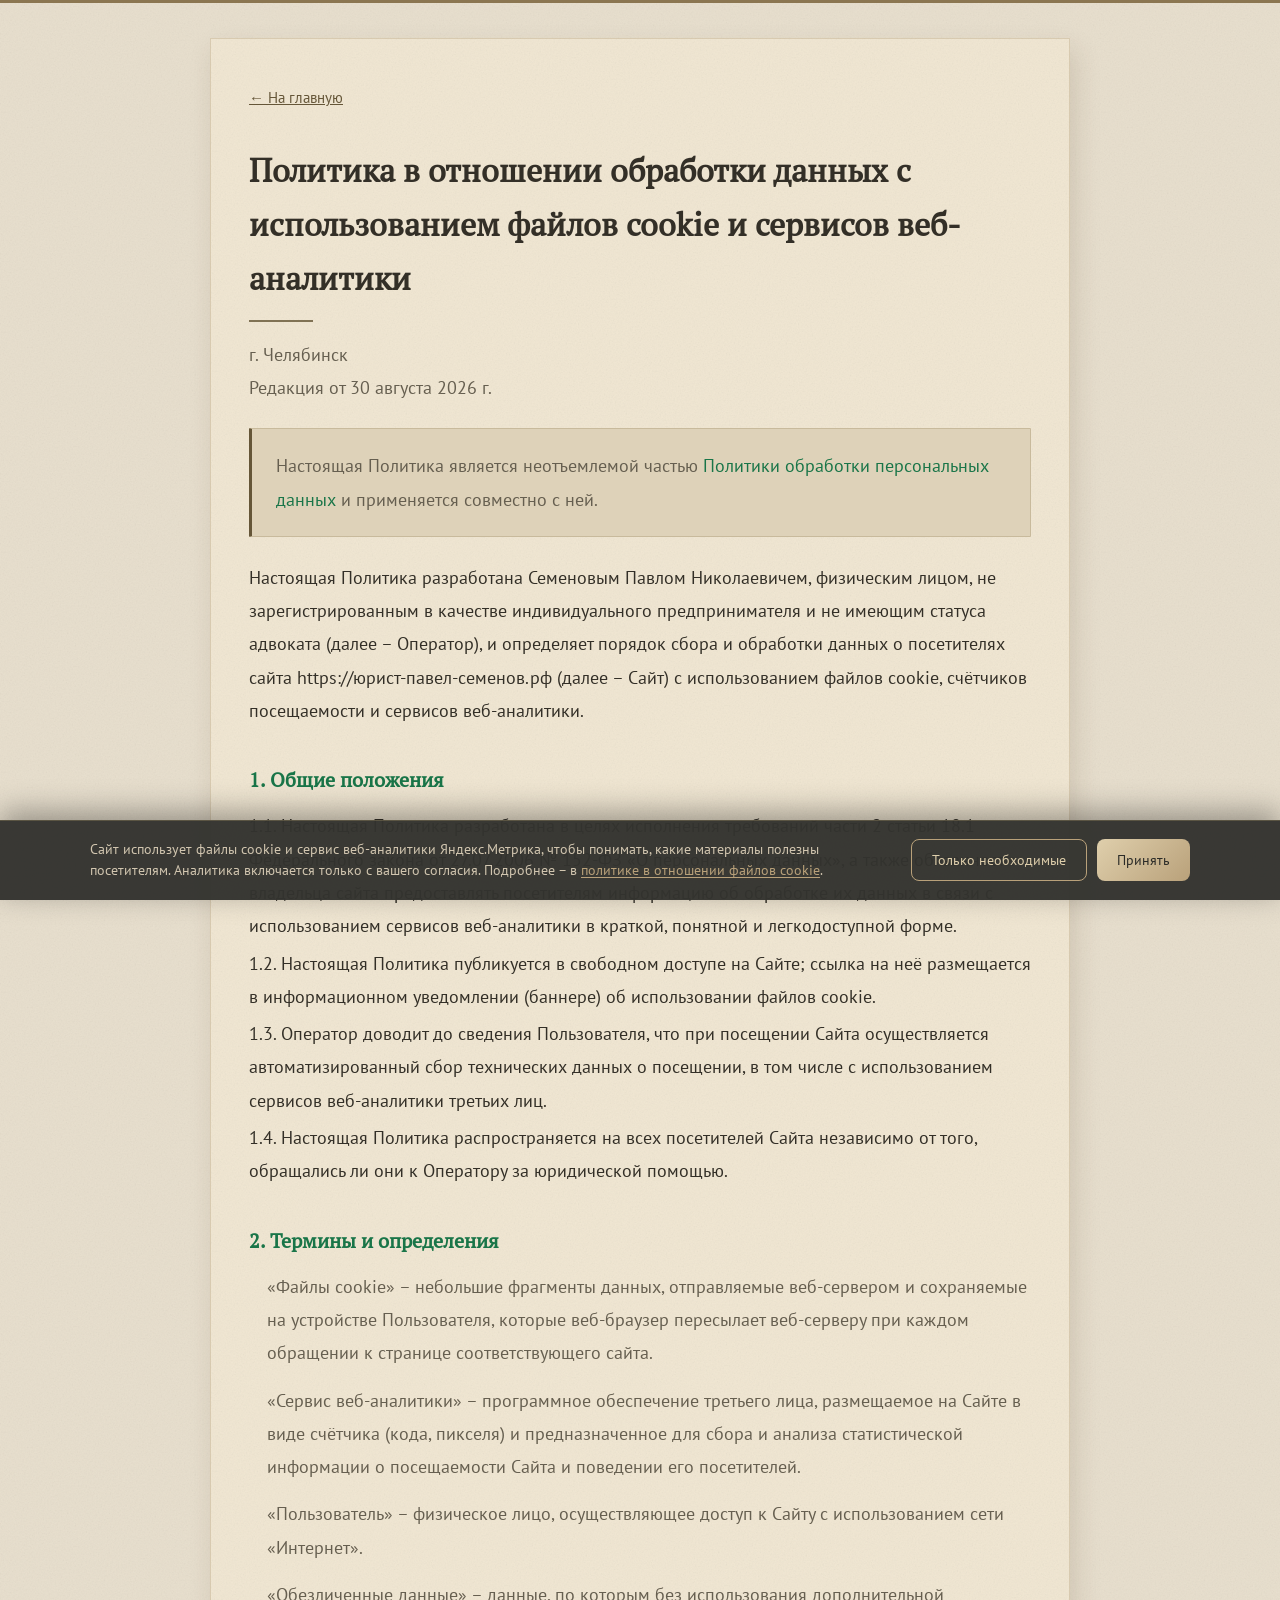
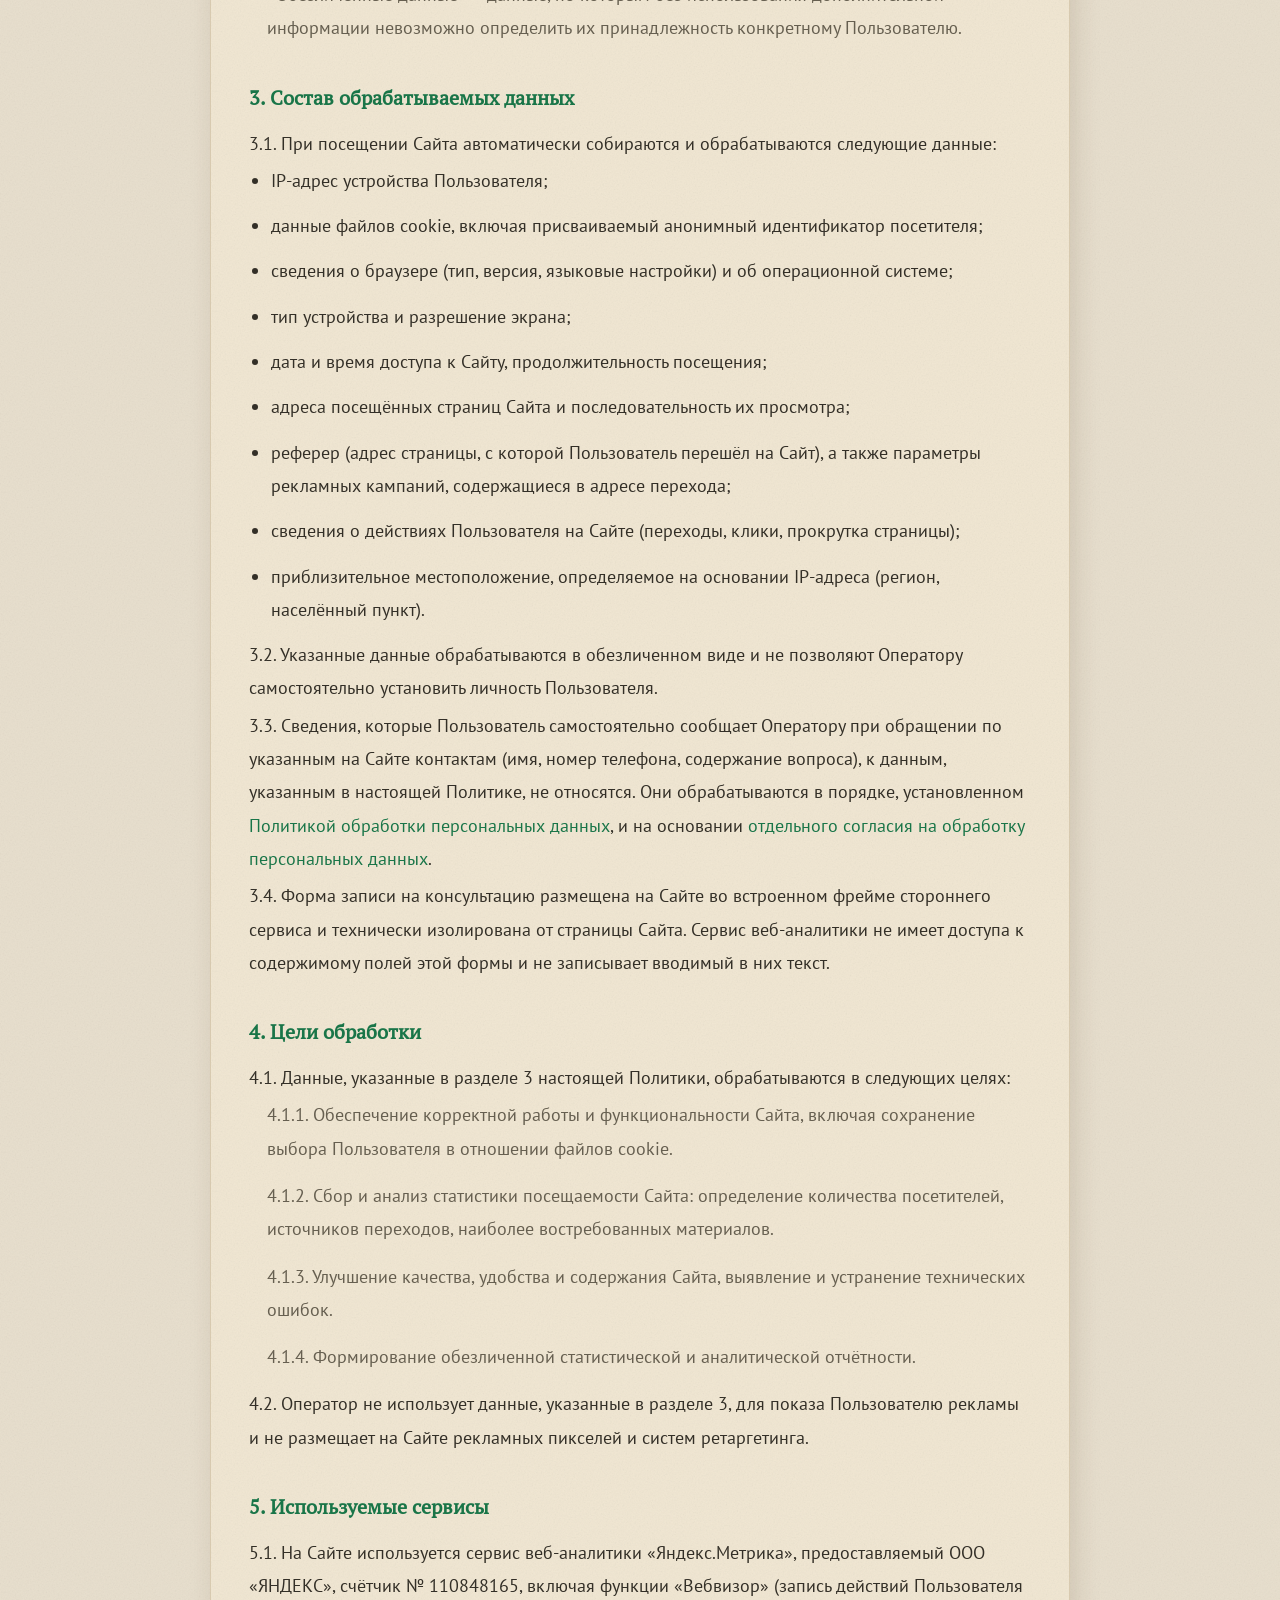
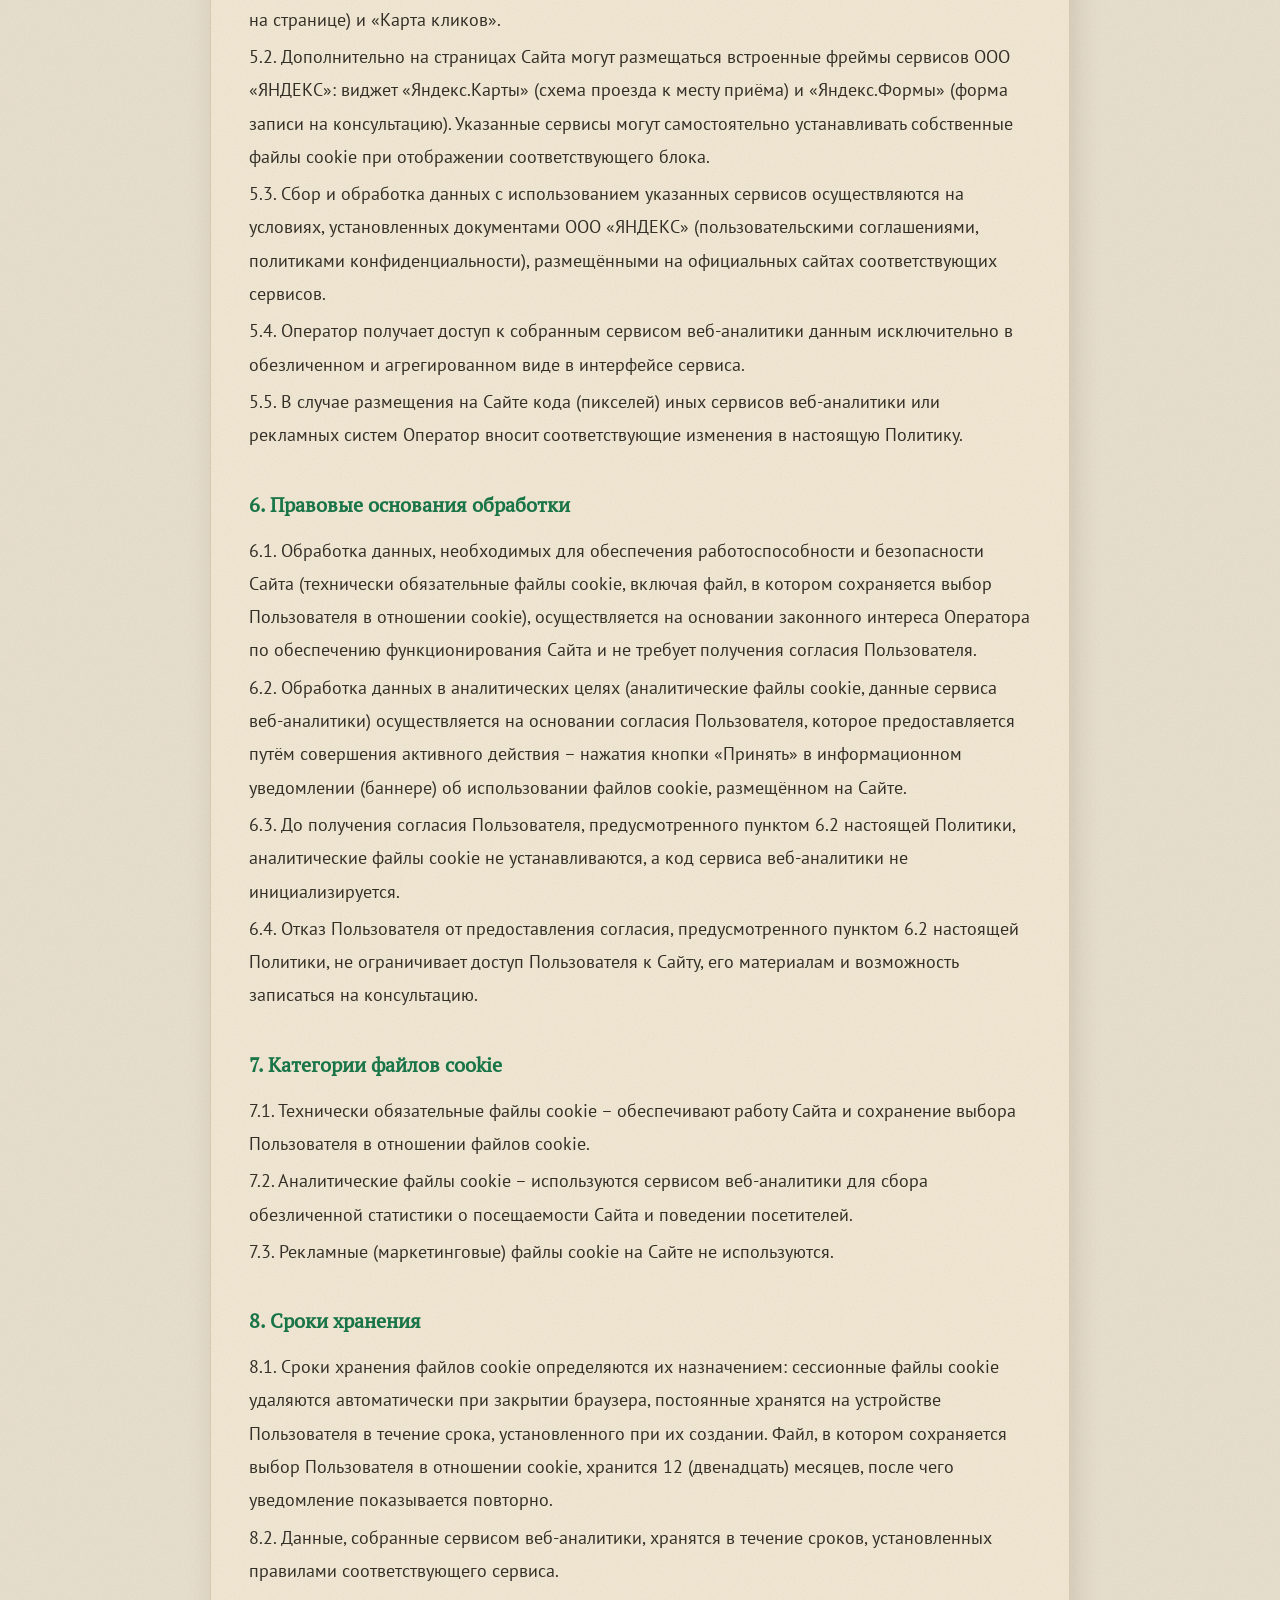
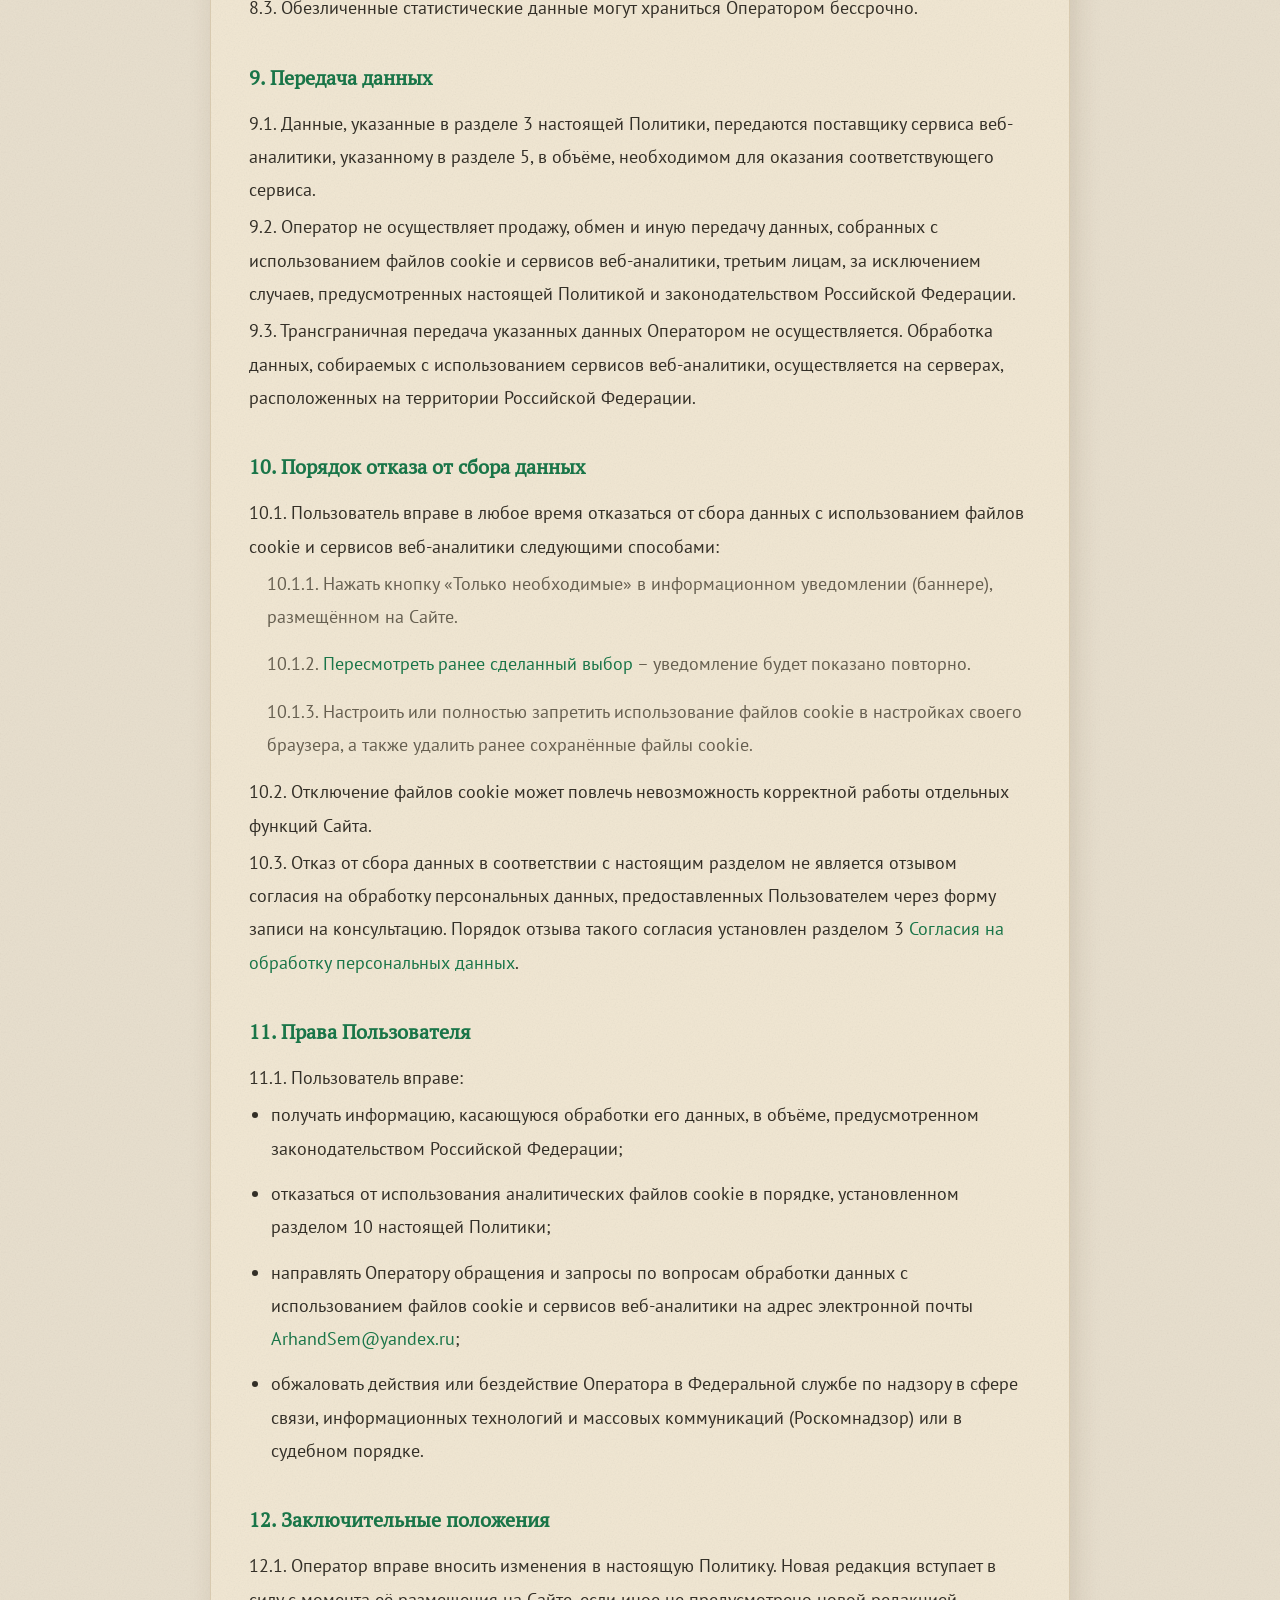
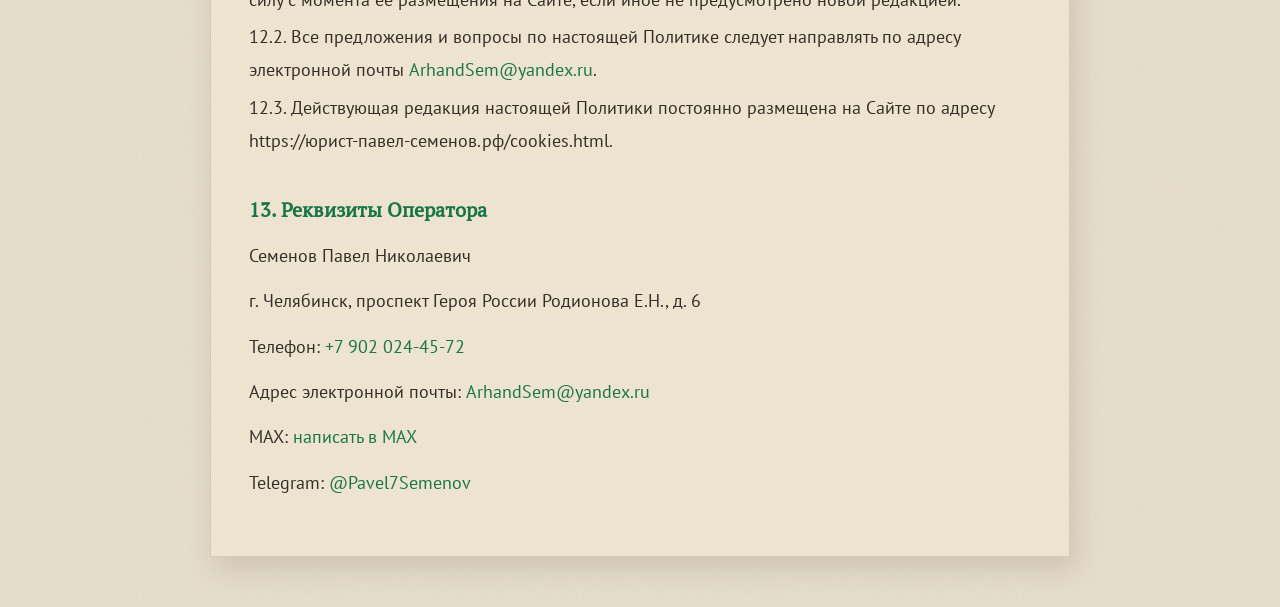
==== commit 0a0ff8af: "Add files via upload" ====
--- a/cookies.html
+++ b/cookies.html
@@ -32,7 +32,7 @@
   .toc{background:var(--bg-soft);border:1px solid var(--line);border-left:3px solid var(--brass-deep);border-radius:6px;padding:20px 24px;margin:24px 0 8px}
   .toc p{margin:0;font-size:14.5px;color:var(--text-soft)}
 </style>
-<link rel="stylesheet" href="legacy-dossier.css">
+<link rel="stylesheet" href="legacy-dossier.css?v=green-20261024">
 </head>
 <body>
 <div class="top-accent"></div>
--- a/legacy-dossier.css
+++ b/legacy-dossier.css
@@ -1,6 +1,6 @@
-@import url('fonts.css');
-header .logo{display:flex!important;flex-direction:column!important;line-height:1.2!important}header .logo .city{display:block!important;font:10px var(--sans)!important;letter-spacing:2px!important;margin-top:7px}header .head-actions{display:flex!important;align-items:center!important;gap:15px!important}header .max-btn{display:flex!important;align-items:center!important;gap:6px!important;background:#d6c8ac!important;color:#25271f!important;padding:9px 14px!important;font-size:13px!important}
-body>.wrap{background:#f0e6d1 url('assets/paper.svg');box-shadow:5px 12px 25px #42301c25;margin-top:35px!important;margin-bottom:50px!important;padding:45px 38px!important;border:1px solid #b6a38066}header .logo .lname{color:#e9dec9!important}header .nav-back{color:#d6c8ac!important}header .head-actions svg{width:18px;height:18px;fill:currentColor}header{position:relative!important}@media(max-width:600px){body>.wrap{margin:20px 12px 35px!important;padding:28px 20px!important}}
-:root{--bg:#e7decc;--bg-soft:#ded2b9;--bg-card:#f1e8d5;--text:#332f27;--text-soft:#665f50;--brass:#284b3d;--brass-light:#284b3d;--brass-deep:#655638;--line:#9f8c6555;--serif:PTSerif,Georgia,serif;--sans:PTSans,Arial,sans-serif}
-body{background:#e7decc url('assets/paper.svg')!important;font-family:var(--sans)!important;font-weight:400!important}h1,h2,h3{font-family:var(--serif)!important}header{background:#22241f!important;color:#e9dec9!important}header .logo,header .head-phone{color:#e9dec9!important}header .logo span span{color:#c6b38b!important}header .city{color:#b2a184!important}.top-accent{background:#8b7651!important}main.wrap{margin-top:35px;margin-bottom:50px;background:#f1e8d5 url('assets/paper.svg');box-shadow:5px 12px 25px #42301c25;padding:45px 38px!important;border:1px solid #b6a38066}.practice-card{border-radius:1px!important;box-shadow:4px 8px 14px #5b452726;transform:rotate(-.5deg)}.btn,.max-btn,.tg-btn{border-radius:1px!important}.btn{background:#284b3d!important;color:#f3ead6!important}.btn:hover{color:white!important}.float-contact{display:none!important}.note,.cta,.toc{border-radius:1px!important}p{line-height:1.8}footer{background:#22241f!important;color:#d6c8ac!important}footer a{color:#d6c8ac!important}header .nav{gap:20px;height:auto!important;min-height:75px}h2:after,h1:after{background:#807254!important}.cc-banner{--text-soft:#d2c6b0;--brass-light:#dfcfac;--brass-deep:#b9a17a}.crumbs a,.back{text-decoration:underline}@media(max-width:600px){main.wrap{margin:20px 12px 35px;padding:28px 20px!important}header .nav{padding:16px!important;flex-wrap:wrap}.head-phone{font-size:13px!important}.head-actions{gap:10px!important}header .logo{font-size:17px}.cc-actions{gap:8px!important}}
+@import url('fonts.css');
+header .logo{display:flex!important;flex-direction:column!important;line-height:1.2!important}header .logo .city{display:block!important;font:10px var(--sans)!important;letter-spacing:2px!important;margin-top:7px}header .head-actions{display:flex!important;align-items:center!important;gap:15px!important}header .max-btn{display:flex!important;align-items:center!important;gap:6px!important;background:#d6c8ac!important;color:#25271f!important;padding:9px 14px!important;font-size:13px!important}
+body>.wrap{background:#f0e6d1 url('assets/paper.svg');box-shadow:5px 12px 25px #42301c25;margin-top:35px!important;margin-bottom:50px!important;padding:45px 38px!important;border:1px solid #b6a38066}header .logo .lname{color:#e9dec9!important}header .nav-back{color:#d6c8ac!important}header .head-actions svg{width:18px;height:18px;fill:currentColor}header{position:relative!important}@media(max-width:600px){body>.wrap{margin:20px 12px 35px!important;padding:28px 20px!important}}
+:root{--bg:#e7decc;--bg-soft:#ded2b9;--bg-card:#f1e8d5;--text:#332f27;--text-soft:#665f50;--brass:#197548;--brass-light:#197548;--brass-deep:#655638;--line:#9f8c6555;--serif:PTSerif,Georgia,serif;--sans:PTSans,Arial,sans-serif}
+body{background:#e7decc url('assets/paper.svg')!important;font-family:var(--sans)!important;font-weight:400!important}h1,h2,h3{font-family:var(--serif)!important}header{background:#22241f!important;color:#e9dec9!important}header .logo,header .head-phone{color:#e9dec9!important}header .logo span span{color:#c6b38b!important}header .city{color:#b2a184!important}.top-accent{background:#8b7651!important}main.wrap{margin-top:35px;margin-bottom:50px;background:#f1e8d5 url('assets/paper.svg');box-shadow:5px 12px 25px #42301c25;padding:45px 38px!important;border:1px solid #b6a38066}.practice-card{border-radius:1px!important;box-shadow:4px 8px 14px #5b452726;transform:rotate(-.5deg)}.btn,.max-btn,.tg-btn{border-radius:1px!important}.btn{background:#197548!important;color:#f3ead6!important}.btn:hover{color:white!important}.float-contact{display:none!important}.note,.cta,.toc{border-radius:1px!important}p{line-height:1.8}footer{background:#22241f!important;color:#d6c8ac!important}footer a{color:#d6c8ac!important}header .nav{gap:20px;height:auto!important;min-height:75px}h2:after,h1:after{background:#807254!important}.cc-banner{--text-soft:#d2c6b0;--brass-light:#dfcfac;--brass-deep:#b9a17a}.crumbs a,.back{text-decoration:underline}@media(max-width:600px){main.wrap{margin:20px 12px 35px;padding:28px 20px!important}header .nav{padding:16px!important;flex-wrap:wrap}.head-phone{font-size:13px!important}.head-actions{gap:10px!important}header .logo{font-size:17px}.cc-actions{gap:8px!important}}
 p,li{font-size:18px!important;line-height:1.85!important}.lead{font-size:20px!important}.note{font-size:17px!important}.nav-back,.head-phone{font-size:17px!important}.practice-card p{font-size:18px!important}
